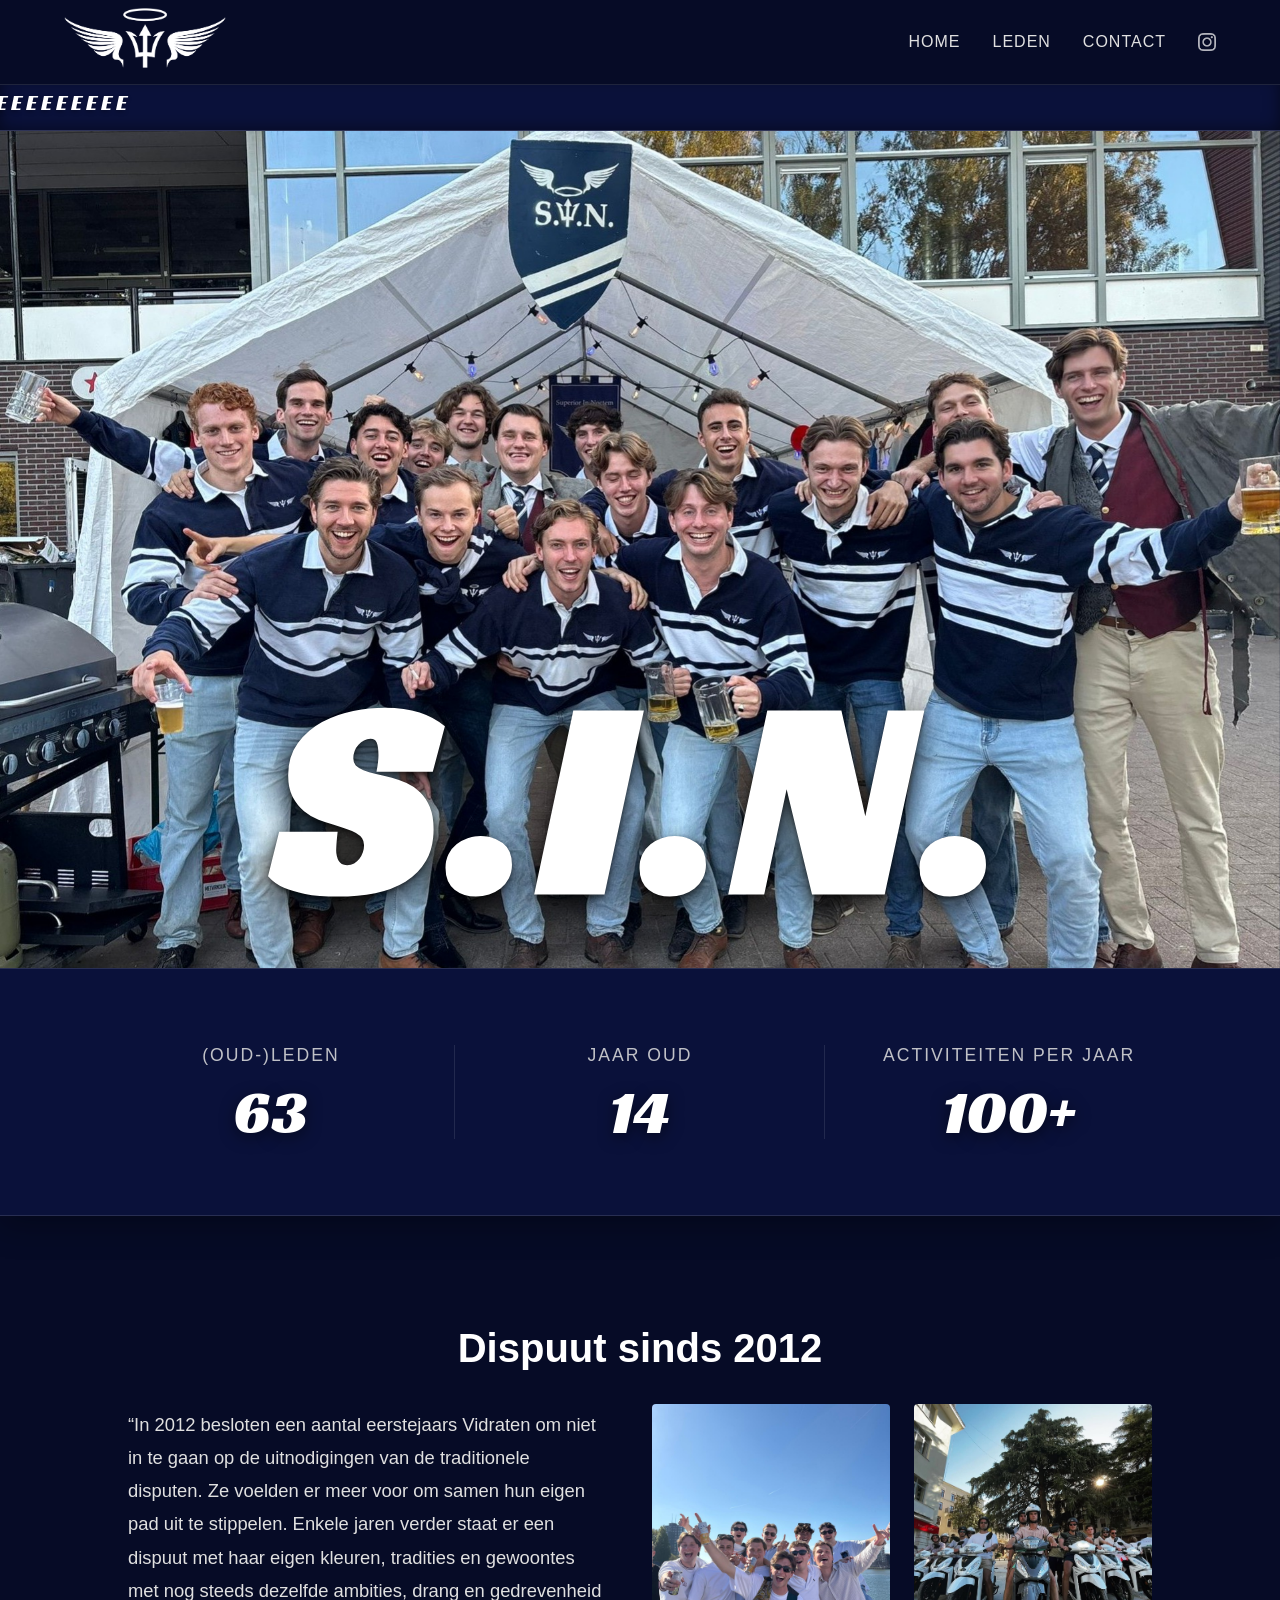
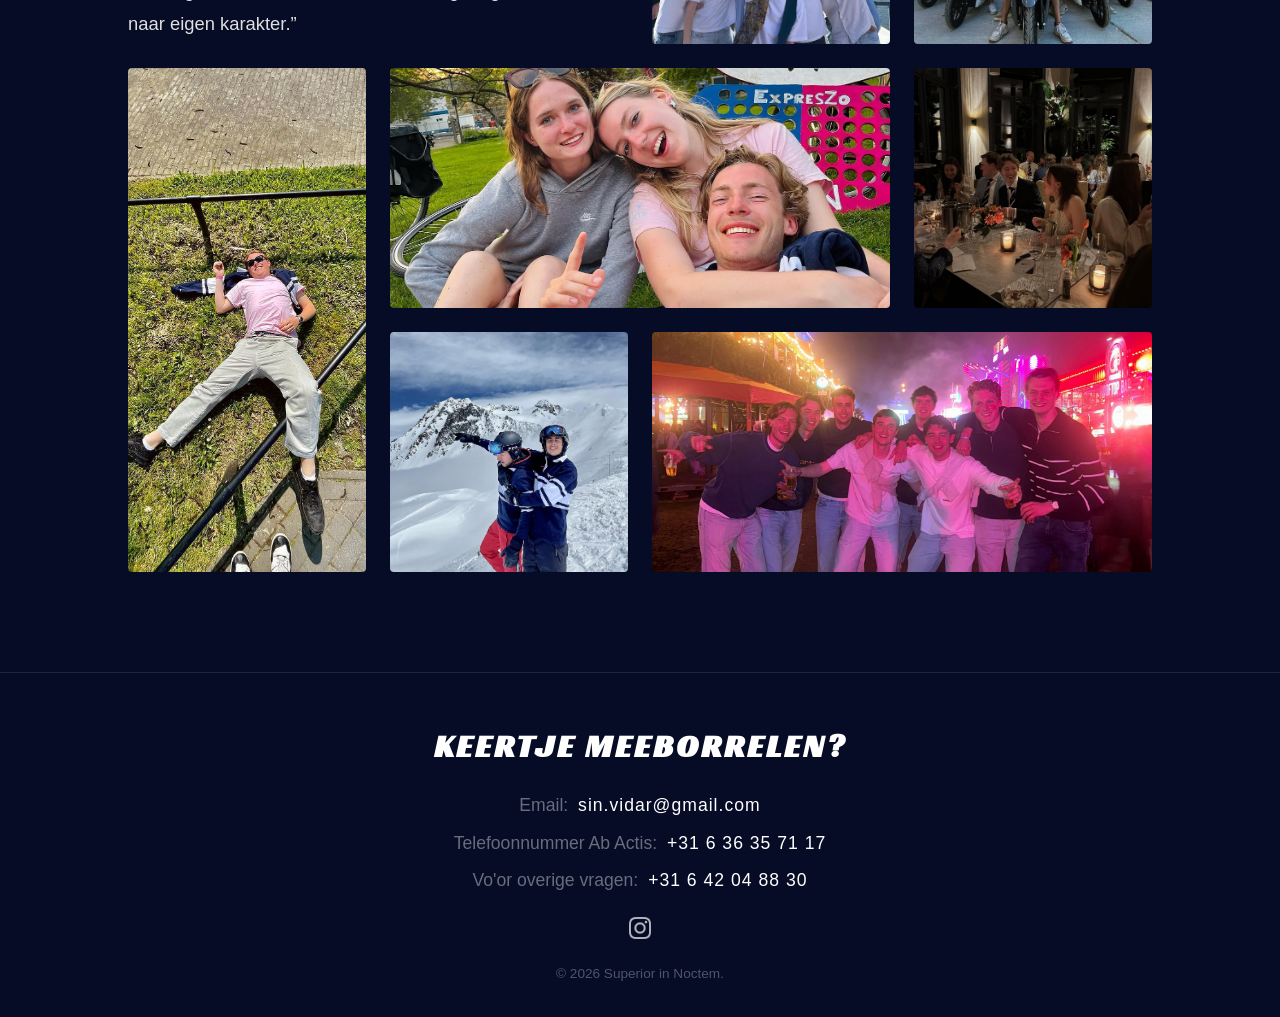
==== index.html @ 016905c0 "Add files via upload" ====
<!DOCTYPE html>
<html lang="nl">
<head>
    <meta charset="UTF-8">
    <meta name="viewport" content="width=device-width, initial-scale=1.0">
    <title>Superior in Noctem</title>

    <link rel="preconnect" href="https://fonts.googleapis.com">
    <link rel="preconnect" href="https://fonts.gstatic.com" crossorigin>
    <link href="https://fonts.googleapis.com/css2?family=Racing+Sans+One&display=swap" rel="stylesheet">

    <link rel="stylesheet" href="style.css">
</head>
<body>

    <nav class="navbar">
        <div class="logo">
            <img src="Wapen_S.I.N..png" alt="Logo Superior in Noctem" class="logo-img">
        </div>
        <ul class="nav-links">
            <li><a href="index.html#home">Home</a></li>
            <li><a href="leden.html">Leden</a></li>
            <li><a href="index.html#contact">Contact</a></li>
            <li>
                <a href="https://www.instagram.com/superiorinnoctem/" target="_blank" class="nav-insta-icon" aria-label="Instagram">
                    <img src="Instagram.png" alt="Instagram">
                </a>
            </li>
        </ul>
    </nav>

    <div class="lied-balk">
        <div id="lied-tekst" class="lied-container scrolling">WEEEEEEEEEEEEEEEEEEEEEEEEEEEEEEEEEEEEEEEEEEEEEEEEEEEEEEEEEEEE</div>
    </div>

    <header id="home" class="hero-image">
        <img src="Disputenronde.jpeg" alt="Singala" class="hero-img">
        <h1 class="hero-titel">S.I.N.</h1>
    </header>

<section class="stats-sectie">
        <div id="stats-grid-el" class="stats-grid">
            <!-- Tellers worden nu dynamisch ingeladen via het CMS -->
            <div class="stat-item">
                <h3 class="stat-titel">(Oud-)leden</h3>
                <div class="stat-nummer" data-doel="70" data-plus="false">0</div>
            </div>
            <div class="stat-item">
                <h3 class="stat-titel">Jaar oud</h3>
                <div class="stat-nummer" data-doel="14" data-plus="false">0</div>
            </div>
            <div class="stat-item">
                <h3 class="stat-titel">Activiteiten per jaar</h3>
                <div class="stat-nummer" data-doel="100" data-plus="true">0</div>
            </div>
        </div>
    </section>

    <section id="over" class="content-section">
        <h2 id="over-titel-el">Dispuut sinds 2012</h2>
        
        <div id="collage-grid-el" class="collage-grid">
            <div class="collage-item tekst-blok">
                <p id="over-tekst-el">“In 2012 besloten een aantal eerstejaars Vidraten om niet in te gaan op de uitnodigingen van de traditionele disputen. Ze voelden er meer voor om samen hun eigen pad uit te stippelen. Enkele jaren verder staat er een dispuut met haar eigen kleuren, tradities en gewoontes met nog steeds dezelfde ambities, drang en gedrevenheid naar eigen karakter.”</p>
            </div>

            <img src="Buitendag.jpeg" alt="Dispuutsleven S.I.N." class="collage-item img-normaal">
            <img src="sinvakantie.jpg" alt="Dispuutsleven S.I.N." class="collage-item img-normaal">
            <img src="Kas_gesneuveld.jpg" alt="Dispuutsleven S.I.N." class="collage-item img-hoog">
            <img src="Zopie_mdm.jpg" alt="Dispuutsleven S.I.N." class="collage-item img-breed">
            <img src="Datediner_26.jpg" alt="Dispuutsleven S.I.N." class="collage-item img-normaal">
            <img src="skivakantie.jpg" alt="Dispuutsleven S.I.N." class="collage-item img-normaal">
            <img src="Paaspop23.jpeg" alt="Dispuutsleven S.I.N." class="collage-item img-breed">
        </div>
    </section>

    <script>
        let liedCoupletTekst = "komen uit het zuiden bij het Tilburgse kanaal, de een ligt op het water en de ander zuipt zich kaal. Vrijgevochten, zelfgekozen wit en donkerblauw, trots en onverschrokken blijven wij de kleuren trouw.";

        // Haal de aanpassingen uit het CMS (data/home.json) op
        async function laadCMSData() {
            try {
                const response = await fetch('data/home.json');
                if (!response.ok) return;
                const data = await response.json();

                // 1. Tellers updaten
                if (data.stats && data.stats.length) {
                    const statsGrid = document.getElementById('stats-grid-el');
                    statsGrid.innerHTML = '';
                    data.stats.forEach(stat => {
                        statsGrid.innerHTML += `
                            <div class="stat-item">
                                <h3 class="stat-titel">${stat.titel}</h3>
                                <div class="stat-nummer" data-doel="${stat.doel}" data-plus="${stat.plus}">0</div>
                            </div>`;
                    });
                }

                // 2. Over Ons tekst & titel updaten
                if (data.over_titel) document.getElementById('over-titel-el').innerText = data.over_titel;
                
                if (data.over_tekst || data.collage) {
                    const collageGrid = document.getElementById('collage-grid-el');
                    const tekst = data.over_tekst || document.getElementById('over-tekst-el').innerText;
                    
                    collageGrid.innerHTML = `
                        <div class="collage-item tekst-blok">
                            <p>“${tekst}”</p>
                        </div>`;
                    
                    if (data.collage) {
                        data.collage.forEach(item => {
                            collageGrid.innerHTML += `<img src="${item.afbeelding}" alt="Dispuutsleven S.I.N." class="collage-item ${item.formaat}">`;
                        });
                    }
                }

                // 3. Lied tekst updaten
                if (data.lied_couplet) liedCoupletTekst = data.lied_couplet;

            } catch (e) {
                console.log("CMS data nog niet gevonden, standaard HTML laadt in.", e);
            } finally {
                startAlleTellers();
                speelLied();
            }
        }

        // De originele teller animatie
        function startAlleTellers() {
            const stats = document.querySelectorAll(".stat-nummer");
            if (!stats.length) return;

            stats.forEach((stat) => {
                const doel = parseInt(stat.getAttribute("data-doel"), 10);
                const heeftPlus = stat.getAttribute("data-plus") === "true";
                const totaleTijd = 2500;
                const intervalTijd = 30; 
                const aantalStappen = totaleTijd / intervalTijd;
                const stap = Math.max(1, Math.ceil(doel / aantalStappen));
                let huidig = 0;
                
                const timer = setInterval(() => {
                    huidig += stap;
                    if (huidig >= doel) {
                        clearInterval(timer);
                        stat.innerText = heeftPlus ? doel + "+" : doel;
                    } else {
                        stat.innerText = huidig;
                    }
                }, intervalTijd);
            });
        }

        // De originele lied animatie
        const tekstContainer = document.getElementById('lied-tekst');
        const wacht = (ms) => new Promise(resolve => setTimeout(resolve, ms));

        async function speelLied() {
            const woorden = liedCoupletTekst.split(" ");
            await wacht(5500); 
            tekstContainer.classList.remove('scrolling');
            
            for (let i = 0; i < woorden.length; i++) {
                let woord = woorden[i];
                tekstContainer.textContent = woord;
                let toonTijd = Math.max(250, woord.length * 60);
                if (woord.endsWith(',') || woord.endsWith('.')) toonTijd += 500; 
                await wacht(toonTijd);
            }
            await wacht(500);
            tekstContainer.textContent = "SUPERIOR IN NOCTEM";
        }

        // Start alles op
        if (document.readyState === "loading") {
            document.addEventListener("DOMContentLoaded", laadCMSData);
        } else {
            laadCMSData();
        }
    </script>

    <footer id="contact" class="footer">
        <h2>Keertje meeborrelen?</h2>
        
        <div class="contact-details">
            <p><span class="contact-label">Email:</span> <a href="mailto:sin.vidar@gmail.com" class="contact-link">sin.vidar@gmail.com</a></p>
            <p><span class="contact-label">Telefoonnummer Ab Actis:</span> <a href="tel:+31636357117" class="contact-link">+31 6 36 35 71 17</a></p>
            <p><span class="contact-label">Vo'or overige vragen:</span> <a href="tel:+31642048830" class="contact-link">+31 6 42 04 88 30</a></p>
        </div>
        
        <div class="insta-container">
            <a href="https://www.instagram.com/superiorinnoctem/" target="_blank" class="insta-link" aria-label="Volg ons op Instagram">
                <img src="Instagram.png" alt="Instagram">
            </a>
        </div>

        <p class="copyright">&copy; 2026 Superior in Noctem.</p>
    </footer>

</body>
</html>
---- style.css ----
/* --- KLEUREN EN INSTELLINGEN --- */
:root {
    --primary-color: #060b26; /* Het diepe donkerblauw uit het logo */
    --secondary-color: #0a113a; /* Een fractie lichter donkerblauw voor vlakken */
    --accent-color: #ffffff; /* Helder wit als accent */
    --text-light: #e0e0e0; /* Lichtgrijs voor beter leesbare tekst */
    --text-white: #ffffff;
}

/* --- BASIS OPMAAK --- */
* {
    margin: 0;
    padding: 0;
    box-sizing: border-box;
    font-family: 'Segoe UI', Tahoma, Geneva, Verdana, sans-serif;
    scroll-behavior: smooth;
}

body {
    background-color: var(--primary-color);
    color: var(--text-light);
    line-height: 1.6;
}

/* --- NAVIGATIE --- */
.navbar {
    display: flex;
    justify-content: space-between;
    align-items: center;
    background-color: var(--primary-color);
    padding: 0.5rem 5%;
    position: fixed;
    width: 100%;
    top: 0;
    z-index: 100;
    border-bottom: 1px solid rgba(255, 255, 255, 0.1); /* Subtiel wit lijntje */
}

/* Zorgt dat het logo mooi in de balk past */
.logo-img {
    height: 60px;
    width: auto;
    mix-blend-mode: screen; 
    filter: brightness(200%);
}

.nav-links {
    list-style: none;
    display: flex;
    gap: 2rem;
}

.nav-links a {
    color: var(--text-light);
    text-decoration: none;
    font-weight: 500;
    text-transform: uppercase;
    letter-spacing: 1px;
    transition: color 0.3s;
}

.nav-links a:hover {
    color: var(--accent-color);
}

/* --- INSTAGRAM ICOON IN NAV --- */
.nav-insta-icon {
    display: flex;
    align-items: center;
    height: 100%;
}

.nav-insta-icon img {
    height: 18px; /* Zorgt dat het icoon dezelfde hoogte heeft als je tekst */
    width: 18px; 
    
    /* Maakt een zwart icoon automatisch wit zodat het op je blauwe balk past */
    filter: brightness(0) invert(1); 
    
    opacity: 0.7;
    transition: transform 0.3s ease, opacity 0.3s ease;
}

.nav-insta-icon:hover img {
    transform: scale(1.1);
    opacity: 1;
}

.insta-link img {
    height: 22px; /* Pas dit getal aan: 20px is subtiel, 25px is wat opvallender */
    width: auto;
    filter: brightness(0) invert(1); /* Maakt het icoon wit */
    opacity: 0.7;
    transition: opacity 0.3s ease;
}
/* --- HERO SECTIE (Bovenste vlak) --- */
.hero {
    height: 100vh;
    display: flex;
    align-items: center;
    justify-content: center;
    text-align: center;
    padding-top: 60px; /* Ruimte voor de navbar */
    background: linear-gradient(rgba(11, 12, 16, 0.8), rgba(11, 12, 16, 0.8)), url('achtergrond.jpg') center/cover;
}

.hero h1 {
    font-size: 3.5rem;
    color: var(--accent-color);
    margin-bottom: 1rem;
}

.hero p {
    font-size: 1.2rem;
    margin-bottom: 2rem;
}

/* --- HERO SECTIE --- */
.hero-image {
    position: relative; /* CRUCIAAL: Dit houdt de zwevende tekst binnen de foto */
    width: 100%;
    height: auto;
    padding-top: 0px; 
    overflow: hidden;
}

.hero-img {
    width: 100%;
    display: block;
    image-rendering: high-quality;
    image-rendering: -webkit-optimize-contrast;
    -webkit-backface-visibility: hidden;
    backface-visibility: hidden;
    transform: translateZ(0);
}

/* De styling voor de letters over de foto */
.hero-titel {
    position: absolute;
    top: 80%; /* Verlaagd van 50% naar 35% om hem hoger te zetten */
    left: 50%;
    transform: translate(-50%, -50%); 
    
    font-family: 'Racing Sans One', sans-serif;
    font-size: 17rem; 
    color: var(--accent-color);
    letter-spacing: 15px; 
    
    text-shadow: 0 10px 30px rgba(0, 0, 0, 0.8), 0 2px 5px rgba(0, 0, 0, 0.5); 
    
    z-index: 10;
    margin: 0;
}

.btn {
    padding: 10px 25px;
    background-color: var(--accent-color);
    color: var(--primary-color);
    text-decoration: none;
    font-weight: bold;
    border-radius: 5px;
    transition: transform 0.2s;
}

.btn:hover {
    transform: scale(1.05);
}

/* ==========================================================================
   SNEL-FEITEN / STATS BAR (Direct onder Hero)
   ========================================================================== */
.stats-sectie {
    background-color: var(--secondary-color);
    padding: 3.5rem 8%;
    border-top: 1px solid rgba(255, 255, 255, 0.12);
    border-bottom: 1px solid rgba(255, 255, 255, 0.12);
    box-shadow: 0 10px 30px rgba(0, 0, 0, 0.3);
    position: relative;
    z-index: 5;
}

.stats-grid {
    display: grid;
    grid-template-columns: repeat(3, 1fr); /* 3 gelijke kolommen naast elkaar */
    gap: 2rem;
    max-width: 1100px;
    margin: 0 auto;
    text-align: center;
}

.stat-item {
    padding: 1rem;
    position: relative;
}

/* Subtiel scheidingslijntje tussen de kolommen op desktop */
.stat-item:not(:last-child)::after {
    content: '';
    position: absolute;
    right: -1rem;
    top: 15%;
    height: 70%;
    width: 1px;
    background-color: rgba(255, 255, 255, 0.1);
}

.stat-titel {
    color: var(--text-light);
    font-size: 1.1rem;
    font-weight: 500;
    text-transform: uppercase;
    letter-spacing: 2px;
    margin-bottom: 0.8rem;
    opacity: 0.85;
}

.stat-nummer {
    font-family: 'Racing Sans One', sans-serif;
    font-size: 3.8rem;
    color: var(--accent-color);
    line-height: 1;
    text-shadow: 0 4px 15px rgba(0, 0, 0, 0.5);
}

/* --- DE LIED BALK (Direct onder de navigatie) --- */
.lied-balk {
    width: 100%;
    margin-top: 76px; /* Exacte hoogte van de navbar, sluit naadloos aan */
    height: 55px;
    background-color: var(--secondary-color); /* Donkerblauwe achtergrond is terug */
    color: var(--text-white);
    display: flex;
    align-items: center;
    justify-content: center;
    border-top: 1px solid rgba(255, 255, 255, 0.15);
    border-bottom: 1px solid rgba(255, 255, 255, 0.15);
    overflow: hidden;
    box-shadow: inset 0 0 15px rgba(0, 0, 0, 0.5); 
    z-index: 10;
}

.lied-container {
    font-family: 'Racing Sans One', sans-serif;
    font-size: 1.35rem; 
    color: var(--text-white);
    text-transform: uppercase;
    white-space: nowrap; 
    letter-spacing: 4px; 
    text-shadow: 0 2px 4px rgba(0, 0, 0, 0.3); /* Subtiele schaduw voor op de blauwe balk */
}

/* --- DE SCROLL ANIMATIE --- */
.scrolling {
    display: inline-block;
    /* 'forwards' zorgt dat hij stopt aan het einde en een seintje geeft aan JavaScript! */
    animation: scroll-weee 6s linear forwards; 
}

@keyframes scroll-weee {
    0% { transform: translateX(100vw); }
    /* -105% is exact het moment dat de allerlaatste 'E' links uit het scherm is verdwenen */
    100% { transform: translateX(-105%); } 
}

/* --- ALGEMENE SECTIES --- */
.content-section {
    padding: 100px 10%;
    text-align: center;
}

.content-section h2 {
    color: var(--accent-color);
    font-size: 2.5rem;
    margin-bottom: 1.5rem;
}

.dark-bg {
    background-color: var(--secondary-color);
}

/* --- OVER ONS SECTIE (Asymmetrische Mozaïek Collage) --- */
/* ==========================================================================
   OVER ONS SECTIE (PC / Desktop Collage - 4 Kolommen)
   ========================================================================== */
.collage-grid {
    display: grid;
    grid-template-columns: repeat(4, 1fr); /* 4 kolommen in de breedte op PC! */
    grid-auto-rows: 240px; 
    gap: 1.5rem; 
    max-width: 1200px;
    margin: 0 auto;
}

.collage-item {
    width: 100%;
    height: 100%;
    border-radius: 4px;
    transition: transform 0.4s ease, box-shadow 0.4s ease;
}

.tekst-blok {
    grid-column: span 2; 
    display: flex;
    align-items: center; 
    font-size: 1.15rem;
    color: var(--text-light);
    line-height: 1.8;
    text-align: left;
    padding-right: 1.5rem; 
}

.img-normaal { grid-column: span 1; object-fit: cover; }
.img-breed   { grid-column: span 2; object-fit: cover; }
.img-hoog    { grid-row: span 2;    object-fit: cover; }

.collage-grid img:hover {
    transform: scale(1.02);
    box-shadow: 0 10px 25px rgba(0, 0, 0, 0.5);
    z-index: 2;
}

/* --- INSTAGRAM FEED WIDGET --- */
.insta-container {
    margin-top: 2rem;
    width: 100%;
    max-width: 1000px;
    margin-left: auto;
    margin-right: auto;
}

/* --- COMPACTE EN CHIQUE FOOTER --- */
.footer {
    padding: 3rem 10% 2rem 10%; /* Boven- en onderkant flink verkleind (was vaak 5rem of 6rem) */
    background-color: var(--primary-color);
    border-top: 1px solid rgba(255, 255, 255, 0.1);
    text-align: center;
}

/* De titel "Neem Contact Op" */
.footer h2 {
    font-family: 'Racing Sans One', sans-serif;
    color: var(--text-white);
    font-size: 2rem;
    margin-bottom: 1.2rem; /* Was veel groter (vaak 2.5rem of 3rem) */
    letter-spacing: 3px;
    text-transform: uppercase;
}

/* Container voor de contactgegevens */
.contact-details {
    margin-bottom: 1.2rem; /* Ademruimte naar het Instagram icoon verkleind */
}

/* Zorgt dat e-mail en telefoonnummers strakker onder elkaar staan */
.contact-details p {
    margin: 0.4rem 0; /* Van 0.8rem teruggebracht naar 0.4rem voor een strakkere lijst */
    font-size: 1.1rem; /* Ietsje subtieler om mooi te passen in de slankere footer */
}

/* De styling voor de tekst "Email:" en "Tel:" */
.contact-label {
    color: rgba(255, 255, 255, 0.4); 
    font-weight: 500;
    margin-right: 5px; 
}

/* De universele styling voor de links */
.contact-link, .contact-link:visited {
    color: var(--text-white); 
    text-decoration: none;
    letter-spacing: 1px;
    padding-bottom: 2px;
    border-bottom: 1px solid transparent;
    transition: all 0.3s ease;
    display: inline-block; 
}

.contact-link:hover {
    color: var(--accent-color); 
    border-bottom: 1px solid var(--accent-color); 
    transform: translateY(-2px); 
}

/* Container voor Instagram */
.insta-container {
    display: flex;
    justify-content: center;
    align-items: center;
    margin-top: 0.5rem; /* Ook hier de extra witruimte flink teruggesnoeid */
    margin-bottom: 1.5rem; /* Ruimte naar de copyright-regel compacter gemaakt */
    width: 100%;
}

.insta-link {
    display: flex;
    transition: transform 0.3s ease;
}

.insta-link img {
    height: 22px; 
    width: auto;
    filter: brightness(0) invert(1); 
    opacity: 0.7;
    transition: opacity 0.3s ease;
}

.insta-link:hover {
    transform: scale(1.1);
}

.insta-link:hover img {
    opacity: 1;
}

/* Copyright regel onderaan */
.copyright {
    font-size: 0.85rem;
    color: rgba(255, 255, 255, 0.3);
    margin: 0; /* Geen onnodige marges eromheen */
}

/* --- LEDEN FOTO STYLING --- */
.lid-foto {
    width: 200px;
    height: 200px;
    object-fit: cover;
    border-radius: 50%;
    margin: 0 auto 1rem auto;
    display: block;
    border: 2px solid var(--accent-color);
}

/* --- LEDEN GRID (Alles op één rij) --- */
.leden-grid {
    display: flex;
    justify-content: center; /* Centreert de leden altijd netjes, ook als het er maar 3 zijn */
    gap: 1.5rem; /* Ruimte tussen de kaartjes, iets kleiner zodat 5 makkelijk passen */
    max-width: 1200px; /* De container iets breder gemaakt om 5 leden de ruimte te geven */
    margin: 0 auto;
}

.lid-kaart {
    flex: 1; 
    max-width: 220px; 
    min-width: 170px; 
    
    /* DE VERANDERING: Achtergrond, randen en schaduw zijn weggehaald */
    background-color: transparent; 
    padding: 0.5rem; /* Padding kleiner gemaakt omdat het kader weg is */
    text-align: center;
    transition: transform 0.3s ease;
}

/* Een heel subtiel effectje: de foto en tekst liften iets op als je er met de muis over gaat */
.lid-kaart:hover {
    transform: translateY(-5px); 
}

.lid-kaart h3 {
    color: var(--text-white);
    font-size: 1.1rem; /* Ietsje kleiner om lange namen op 1 regel te houden */
    margin-bottom: 0.2rem;
}

.lid-kaart p {
    color: rgba(255, 255, 255, 0.5);
    font-size: 0.8rem;
    text-transform: uppercase;
    letter-spacing: 1px;
}

/* --- OUD-LEDEN VERENIGING --- */
.alumni-sectie {
    margin-top: 8rem; 
    padding: 5rem 8%;
    background-color: var(--secondary-color); 
    border-top: 1px solid rgba(255, 255, 255, 0.1);
    border-bottom: 1px solid rgba(255, 255, 255, 0.1);
    text-align: center;
}

.alumni-titel {
    font-family: 'Racing Sans One', sans-serif;
    color: var(--accent-color);
    font-size: 2.2rem;
    text-transform: uppercase;
    letter-spacing: 3px;
    margin-bottom: 1.5rem;
}

.alumni-tekst {
    max-width: 800px;
    margin: 0 auto 4rem auto;
    font-size: 1.1rem;
    color: var(--text-light);
    line-height: 1.8;
}

/* Container voor De Oprichters (los bovenaan) */
.alumni-oprichters {
    max-width: 700px; /* Iets breder dan een normale grid-foto voor extra focus */
    margin: 0 auto 4.5rem auto; /* Flinke ademruimte aan de onderkant */
    padding-bottom: 3.5rem;
    border-bottom: 1px solid rgba(255, 255, 255, 0.15); /* Chique scheidingslijn onder de oprichters */
}

/* Container voor De Oprichters (los bovenaan) */
.alumni-oprichters {
    max-width: 850px; /* Nog ietsje breder gemaakt, zodat de oprichters echt de ruimte krijgen */
    margin: 0 auto 4.5rem auto; 
    padding-bottom: 3.5rem;
    border-bottom: 1px solid rgba(255, 255, 255, 0.15); 
}

/* Zorgt dat de oprichtersfoto in zijn hele lengte én hoogte getoond wordt */
.oprichters-foto {
    width: 100%;
    height: auto !important; /* Pas de hoogte automatisch aan de foto aan */
    max-height: 500px; /* Zorgt dat hij wel lekker groot wordt, maar niet heel je scherm overneemt */
    object-fit: contain; /* CRUCIAAL: Zorgt dat 100% van de foto zichtbaar blijft en niets wordt wegesneden */
}

/* Het grid voor de 9 overige lichtingen */
.alumni-grid {
    display: grid;
    grid-template-columns: repeat(2, 1fr); 
    gap: 4.5rem 3.5rem; /* Nog een klein beetje extra ademruimte tussen de nu grotere foto's */
    max-width: 1200px; /* Raster iets verbreed voor grotere foto's */
    margin: 0 auto;
}

/* De groepsfoto per lichting - Nu zonder box/rand */
/* De foto's nu volledig 'vrij' op de pagina */
.alumni-foto, .oprichters-foto {
    width: 100%;
    height: auto; 
    max-height: 400px; 
    object-fit: contain; 
    
    /* Alles wat de 'box' vormde is nu verwijderd */
    background-color: transparent !important; 
    border: none !important; 
    box-shadow: none !important; 
    border-radius: 0 !important; 
    
    margin-bottom: 1rem;
    display: block; /* Zorgt dat de foto mooi gecentreerd blijft staan */
}

/* Voor de oprichtersfoto (die mag iets groter blijven) */
.oprichters-foto {
    max-height: 500px;
}

.alumni-lichting h3 {
    color: var(--text-white);
    font-size: 1.25rem;
    margin-bottom: 0.5rem;
}

/* De namen van de reünisten onder de foto */
.alumni-namen {
    color: var(--text-light);
    font-size: 0.95rem;
    line-height: 1.5;
    opacity: 0.6; /* Ietsje lichter dan de aanwezige leden */
    font-style: italic; /* Schuingedrukt voor duidelijk onderscheid */
    opacity: 0.8;
    padding: 0 10px;
}

/* De 'Sluit je aan' Knop */
.alumni-btn {
    padding: 12px 30px;
    background-color: transparent;
    color: var(--text-white);
    text-decoration: none;
    font-weight: 600;
    text-transform: uppercase;
    letter-spacing: 2px;
    font-size: 0.9rem;
    border: 2px solid var(--text-white);
    border-radius: 4px;
    transition: all 0.3s ease;
    display: inline-block;
}

.alumni-btn:hover {
    background-color: var(--text-white);
    color: var(--primary-color);
    transform: translateY(-3px);
    box-shadow: 0 5px 15px rgba(0, 0, 0, 0.3);
}
/* ==========================================================================
   MOBIELSCHERMEN & TABLETS VERTICAAL (max-width: 768px) - VOLLEDIGE FIX
   ========================================================================== */
@media (max-width: 768px) {

    /* --- 1. ALGEMENE LAY-OUT & TYPOGRAFIE --- */
    body {
        font-size: 15px; 
    }

    .content-section {
        padding: 4rem 6%; 
    }

    h2 {
        font-size: 1.8rem !important; 
        letter-spacing: 2px;
        margin-bottom: 2rem;
    }


    /* --- 2. NAVIGATIEBALK --- */
    .navbar {
        padding: 0.8rem 5%;
        height: 65px; 
        flex-direction: row; 
        justify-content: space-between;
    }

    .logo-img {
        height: 40px; 
    }

    .nav-links {
        gap: 1.2rem; 
    }

    .nav-links a {
        font-size: 0.95rem;
        letter-spacing: 1px;
    }

    .nav-insta-icon img {
        height: 16px;
        width: 16px;
    }


/* 3. DE HERO FOTO & TITEL OP MOBIEL */
    .hero-image {
        position: relative !important;
        margin-top: 0 !important;
        padding-top: 0 !important;
        /* We maken het vak qua hoogte compacter, zodat een brede foto veel beter past! */
        height: auto !important; 
        max-height: 400px !important; 
        min-height: 250px !important;
        width: 100% !important;
        overflow: hidden !important;
        display: flex !important;
        align-items: center !important;
        justify-content: center !important;
        background-color: var(--primary-color) !important; /* Voorkomt witte randen */
    }

    /* Zorgt dat de foto niet meer aan de zijkanten wordt wegesneden, maar over de volle breedte schaalt */
    .hero-img {
        width: 100% !important;
        height: auto !important;
        max-height: 400px !important;
        object-fit: contain !important; /* CRUCIAAL: Laat de HELE breedte van de foto zien! */
    }

    .hero-titel {
        position: absolute !important;
        top: 80 !important;
        left: 50% !important;
        transform: translate(-50%, -50%) !important;
        font-size: 5.5rem !important; /* Teruggebracht van 11rem naar 3.8rem! */
        letter-spacing: 8px !important; /* Iets minder tussenruimte zodat het past op een smal scherm */
        width: 100% !important;
        text-align: center !important;
    }
    
/* Lied balk sluit op mobiel aan op de iets slankere mobiele navbar */
    .lied-balk { 
        margin-top: 65px !important; /* Mobiele navbar is 65px hoog */
        height: 45px !important;
        position: relative !important;
        bottom: auto !important;
        background-color: var(--secondary-color) !important;
    }
    
    .lied-container { 
        font-size: 1.05rem !important; 
        letter-spacing: 1px !important; 
        text-shadow: none !important;
    }


    /* --- 3.5 SNEL-FEITEN OP MOBIEL (3 NAAST ELKAAR) --- */
    .stats-sectie {
        padding: 2rem 2% !important; /* Wat minder randruimte om het scherm maximaal te benutten */
    }

    .stats-grid {
        display: grid !important;
        grid-template-columns: repeat(3, 1fr) !important; /* Dwingt 3 gelijke kolommen naast elkaar af! */
        gap: 0.5rem !important; /* Compacte tussenruimte */
    }

    .stat-item {
        padding: 0.5rem !important;
        border-bottom: none !important; /* Haalt eventuele horizontale lijntjes van eerder weg */
    }

    /* Subtiel verticaal scheidingslijntje tussen de 3 feiten op mobiel */
    .stat-item:not(:last-child)::after {
        content: '' !important;
        display: block !important;
        position: absolute !important;
        right: 0 !important;
        top: 20% !important;
        height: 60% !important;
        width: 1px !important;
        background-color: rgba(255, 255, 255, 0.15) !important;
    }

    /* De titels (zoals 'Activiteiten per jaar') maken we subtiel genoeg zodat ze netjes passen */
    .stat-titel {
        font-size: 0.72rem !important; 
        letter-spacing: 0.5px !important;
        line-height: 1.3 !important;
        margin-bottom: 0.4rem !important;
        min-height: 28px !important; /* Zorgt dat alle titels op exact dezelfde hoogte uitlijnen */
        display: flex !important;
        align-items: center !important;
        justify-content: center !important;
    }

    /* De grote getallen (70, 14, 100+) */
    .stat-nummer {
        font-size: 2rem !important; /* Compactere en chiquere cijfers voor op de telefoon */
    }


    /* --- 4. ACTIEVE LEDENPAGINA (LICHTINGEN) --- */
    /* FIX: Zorgt dat de actieve leden netjes gecentreerd onder elkaar worden gestapeld */
    .leden-grid {
        display: flex !important;
        flex-direction: column !important; 
        align-items: center !important; 
        gap: 1.5rem !important; 
        width: 100%;
    }

    .lid-kaart {
        width: 100% !important;
        max-width: 280px !important; /* Ideale breedte voor een verticaal scherm */
    }




/* --- 5. OVER ONS: SPEELS BENTO GRID ON MOBIEL (Portrait) --- */
.collage-grid {
        display: grid !important;
        grid-template-columns: repeat(2, 1fr) !important; /* Op mobiel 2 kolommen */
        grid-auto-rows: auto !important;
        grid-auto-flow: dense !important; /* De puzzel-fix voor lege gaten */
        gap: 1rem !important;
    }

    .tekst-blok {
        grid-column: span 2 !important;
        padding-right: 0 !important;
        margin-bottom: 0.5rem !important;
        font-size: 1.05rem !important;
        line-height: 1.7 !important;
    }

    .img-normaal {
        grid-column: span 1 !important;
        grid-row: span 1 !important;
        height: 160px !important;
        object-fit: cover !important;
    }

    .img-breed {
        grid-column: span 2 !important;
        grid-row: span 1 !important;
        height: 200px !important;
        object-fit: cover !important;
    }

    .img-hoog {
        grid-column: span 1 !important;
        grid-row: span 2 !important;
        height: 335px !important;
        object-fit: cover !important;
    }


    /* --- 6. OUD-LEDEN VERENIGING & OPRICHTERS --- */
    .alumni-sectie {
        margin-top: 5rem;
        padding: 3.5rem 5%;
    }

    .alumni-titel {
        font-size: 1.7rem;
    }

    .alumni-tekst {
        font-size: 1rem;
        margin-bottom: 3rem;
    }

    .alumni-oprichters {
        margin-bottom: 3rem;
        padding-bottom: 2.5rem;
    }

    .oprichters-foto {
        max-height: 260px !important; 
    }

    .alumni-grid {
        grid-template-columns: 1fr; 
        gap: 3rem;
    }

    .alumni-foto {
        height: auto; 
        max-height: 280px; 
        margin-bottom: 0.8rem;
    }

    .alumni-lichting h3 {
        font-size: 1.15rem;
    }

    .alumni-namen, 
    .alumni-missend {
        font-size: 0.88rem;
        padding: 0 5px;
    }


    /* --- 7. COMPACTE FOOTER --- */
    .footer {
        padding: 2.5rem 5% 1.5rem 5%;
    }

    .footer h2 {
        font-size: 1.5rem !important;
        margin-bottom: 1rem;
    }

    .contact-details {
        margin-bottom: 1rem;
    }

    .contact-details p {
        font-size: 0.95rem;
        margin: 0.35rem 0;
    }

    .insta-container {
        margin-top: 0.5rem;
        margin-bottom: 1.2rem;
    }

    .insta-link img {
        height: 20px;
    }

    .copyright {
        font-size: 0.75rem;
    }
}

/* ==========================================================================
   KLEINE TELEFOONS & IPHONE SE (max-width: 480px)
   ========================================================================== */
@media (max-width: 480px) {
    .navbar {
        padding: 0.6rem 3%;
    }
    .logo-img {
        height: 35px;
    }
    .nav-links {
        gap: 0.8rem;
    }
    .nav-links a {
        font-size: 0.85rem;
    }
    .lied-container {
        font-size: 1rem; 
    }
}
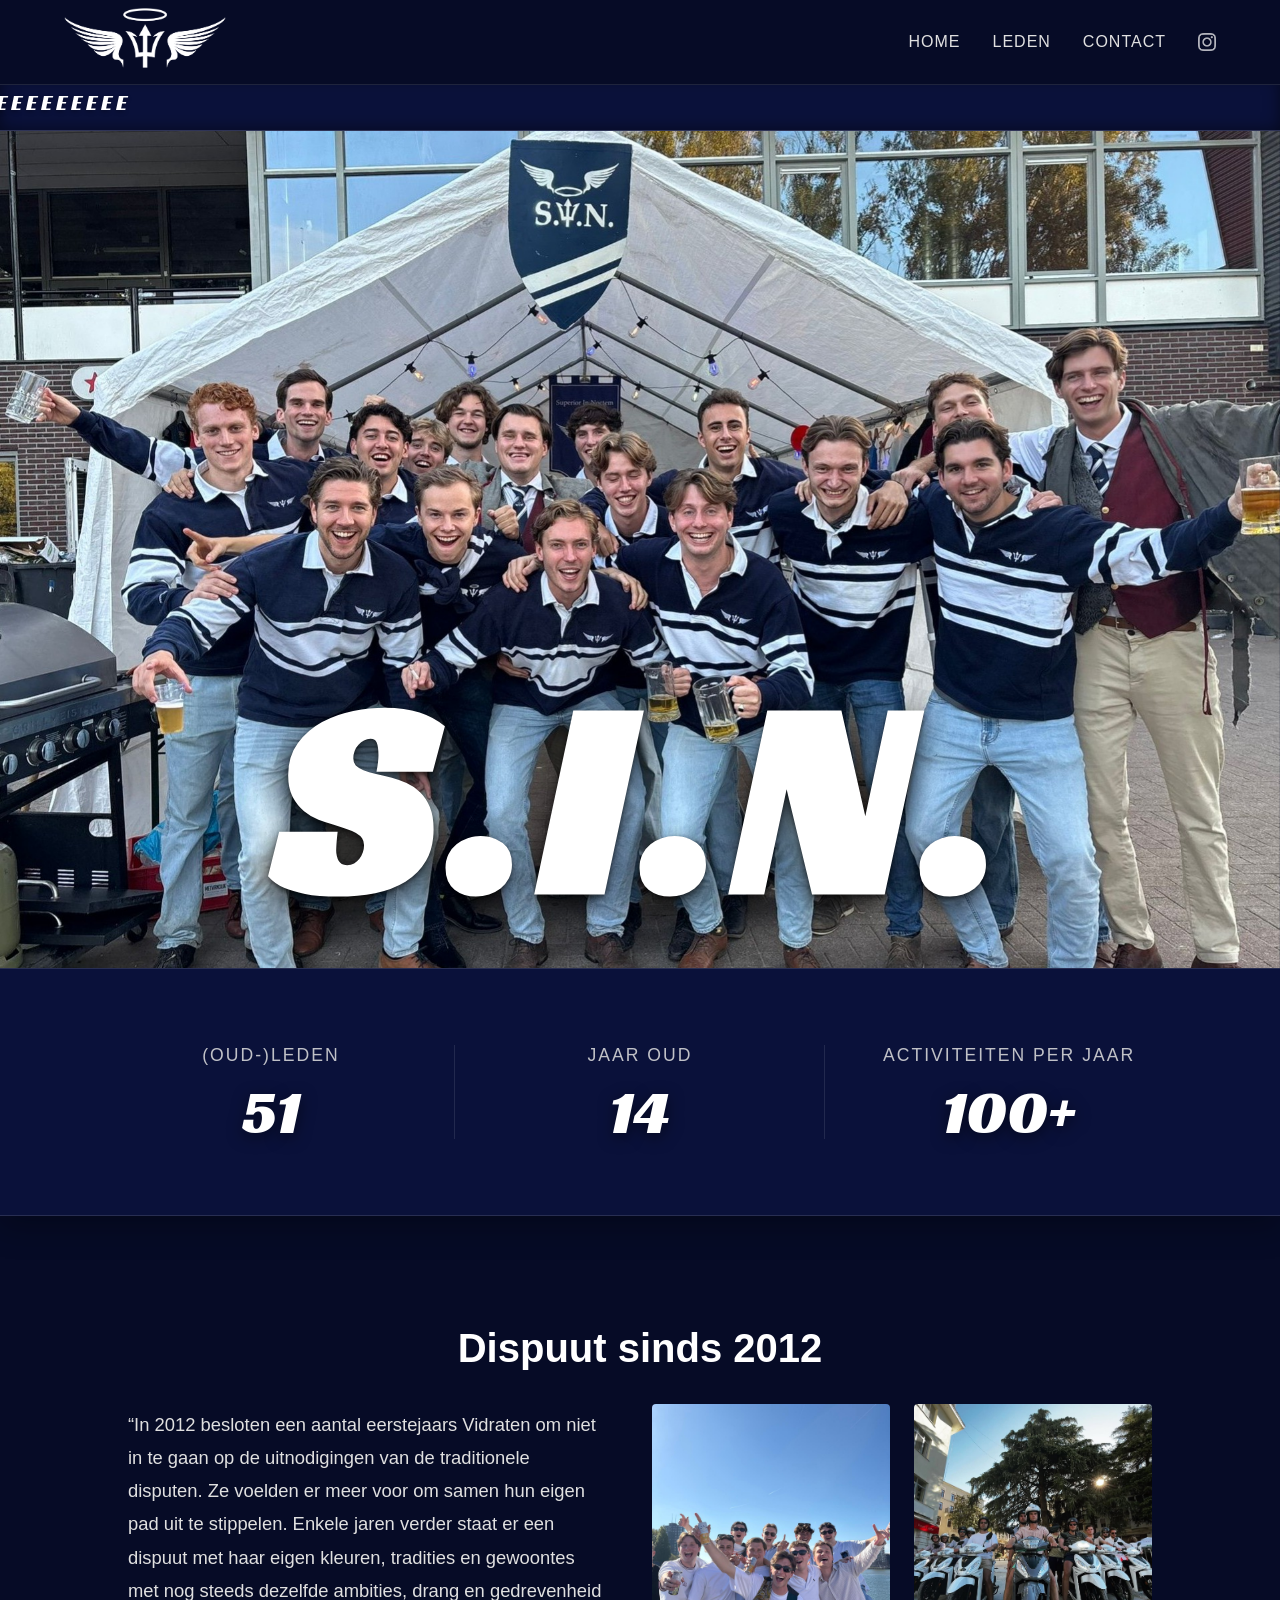
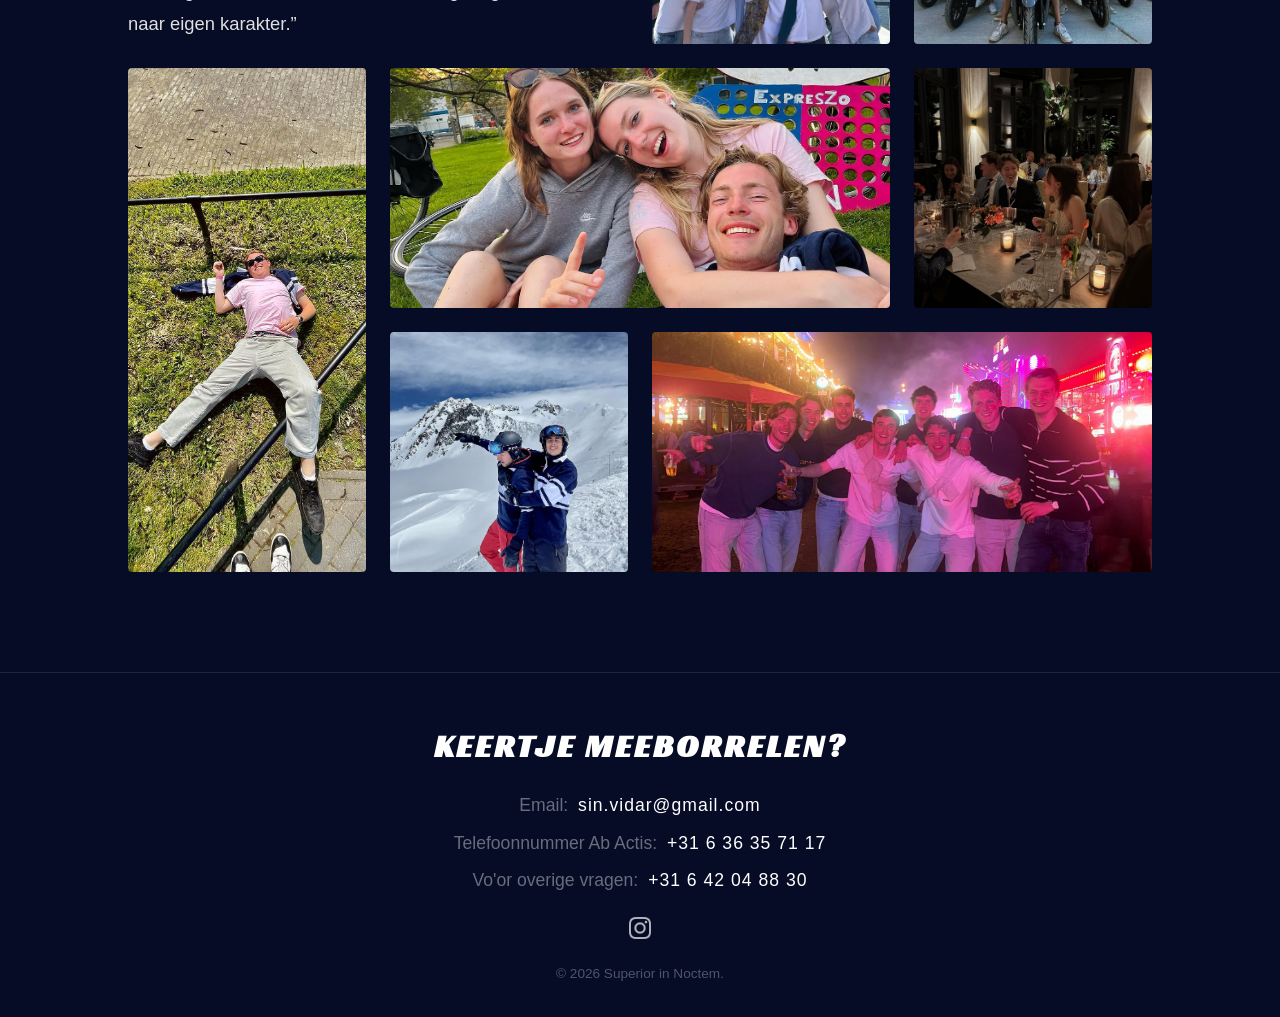
==== commit d759eaff: "fotos werken 1" ====
--- a/index.html
+++ b/index.html
@@ -15,7 +15,7 @@
 
     <nav class="navbar">
         <div class="logo">
-            <img src="Wapen_S.I.N..png" alt="Logo Superior in Noctem" class="logo-img">
+            <img src="/assets/overig/Wapen_S.I.N..png" alt="Logo S.I.N." class="logo-img">
         </div>
         <ul class="nav-links">
             <li><a href="index.html#home">Home</a></li>
@@ -23,7 +23,7 @@
             <li><a href="index.html#contact">Contact</a></li>
             <li>
                 <a href="https://www.instagram.com/superiorinnoctem/" target="_blank" class="nav-insta-icon" aria-label="Instagram">
-                    <img src="Instagram.png" alt="Instagram">
+                    <img src="/assets/overig/Instagram.png" alt="Instagram">
                 </a>
             </li>
         </ul>
@@ -34,7 +34,7 @@
     </div>
 
     <header id="home" class="hero-image">
-        <img src="Disputenronde.jpeg" alt="Singala" class="hero-img">
+        <img src="/assets/home/Disputenronde.jpeg" alt="Singala" class="hero-img">
         <h1 class="hero-titel">S.I.N.</h1>
     </header>
 
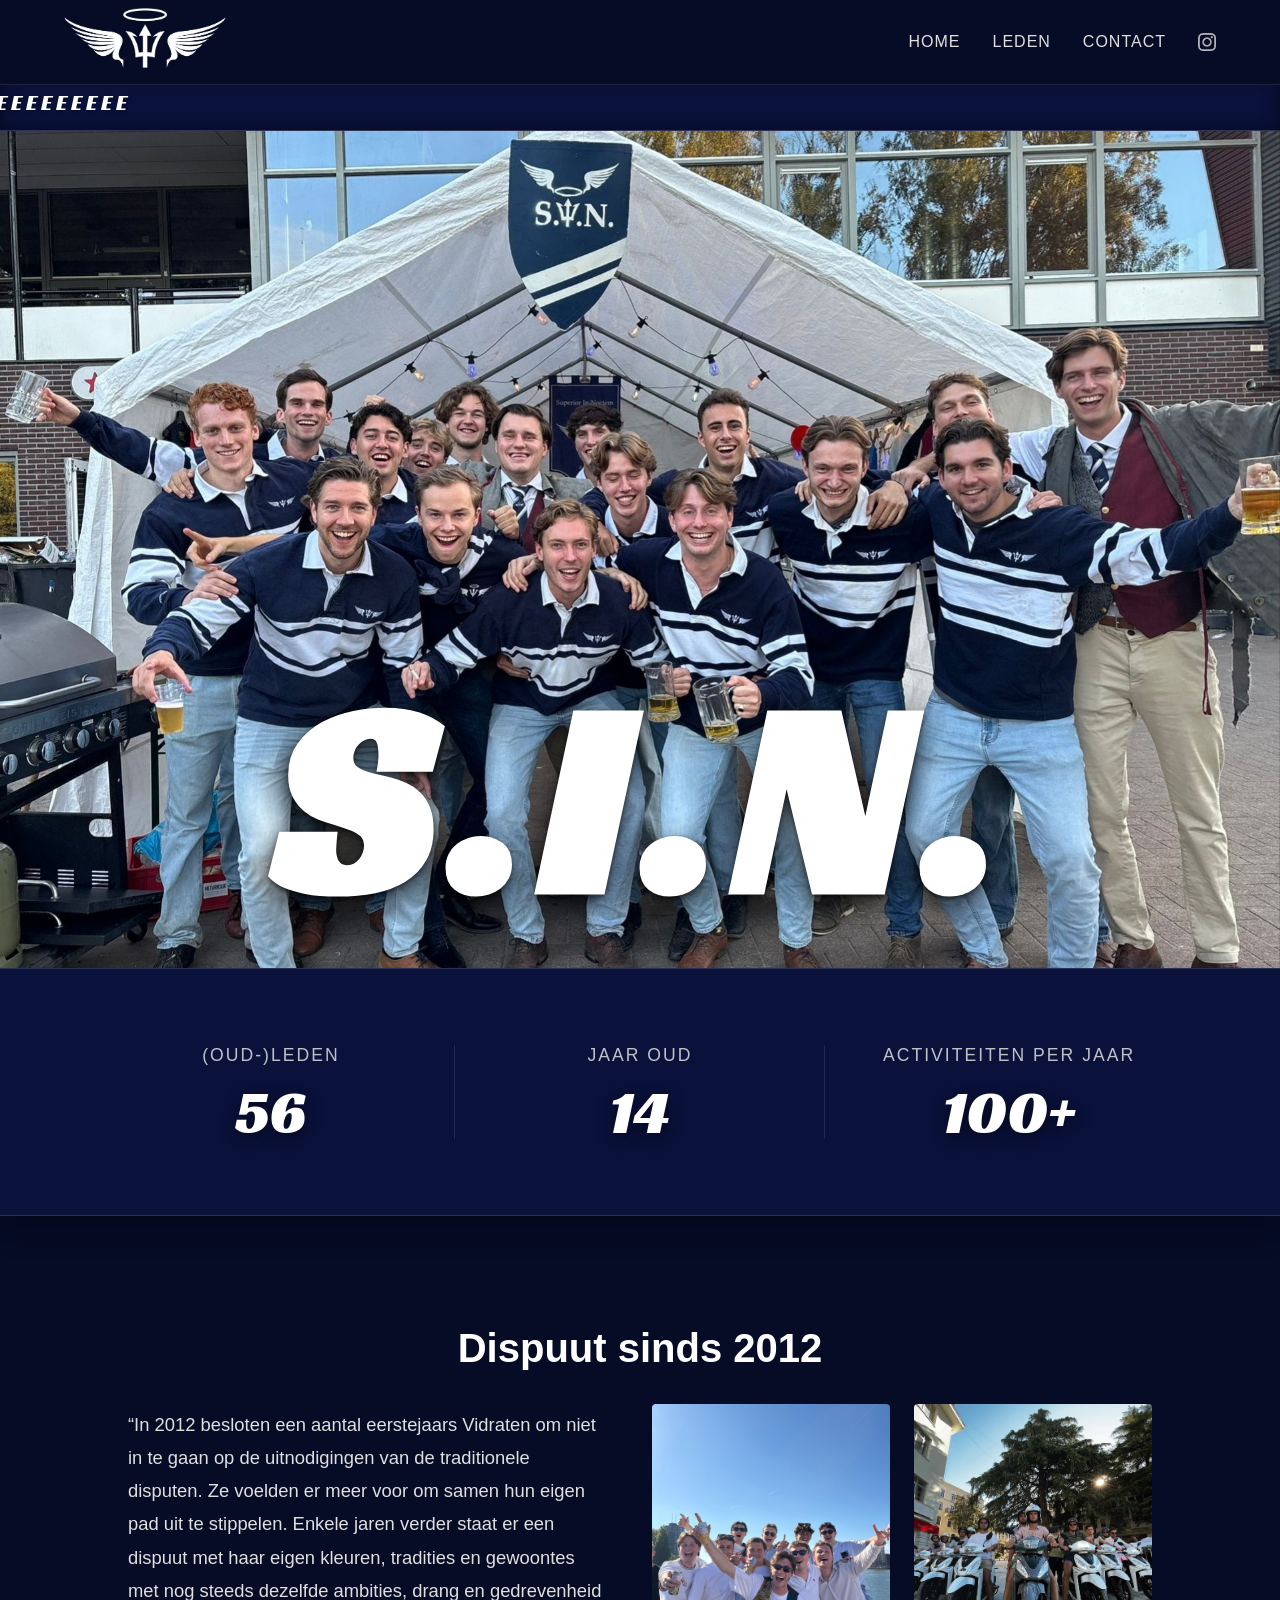
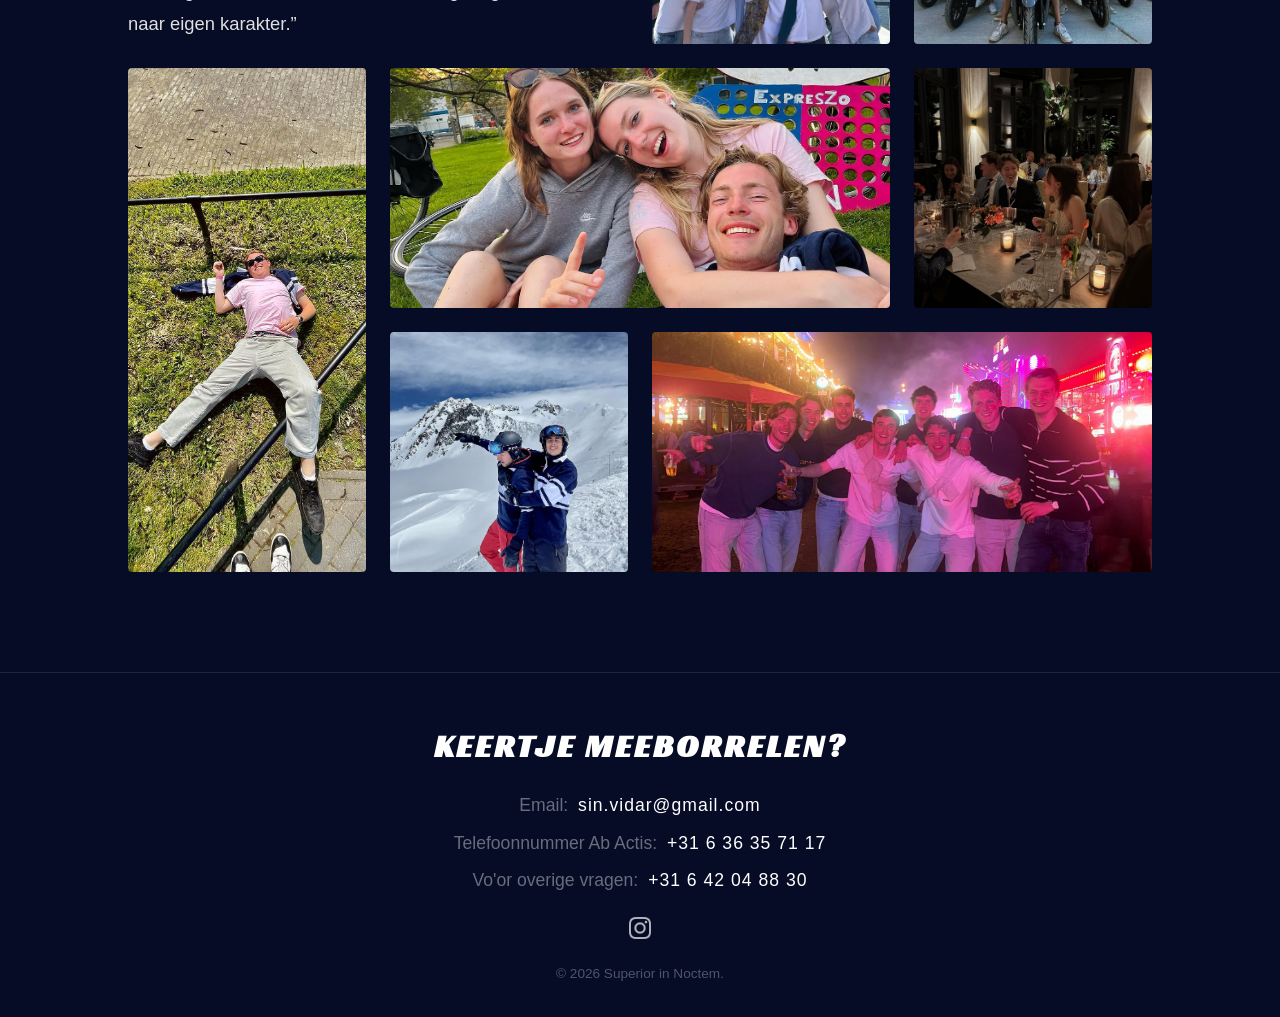
==== commit 7b344a68: "Fotos homepagina" ====
--- a/index.html
+++ b/index.html
@@ -64,13 +64,13 @@
                 <p id="over-tekst-el">“In 2012 besloten een aantal eerstejaars Vidraten om niet in te gaan op de uitnodigingen van de traditionele disputen. Ze voelden er meer voor om samen hun eigen pad uit te stippelen. Enkele jaren verder staat er een dispuut met haar eigen kleuren, tradities en gewoontes met nog steeds dezelfde ambities, drang en gedrevenheid naar eigen karakter.”</p>
             </div>
 
-            <img src="Buitendag.jpeg" alt="Dispuutsleven S.I.N." class="collage-item img-normaal">
-            <img src="sinvakantie.jpg" alt="Dispuutsleven S.I.N." class="collage-item img-normaal">
-            <img src="Kas_gesneuveld.jpg" alt="Dispuutsleven S.I.N." class="collage-item img-hoog">
-            <img src="Zopie_mdm.jpg" alt="Dispuutsleven S.I.N." class="collage-item img-breed">
-            <img src="Datediner_26.jpg" alt="Dispuutsleven S.I.N." class="collage-item img-normaal">
-            <img src="skivakantie.jpg" alt="Dispuutsleven S.I.N." class="collage-item img-normaal">
-            <img src="Paaspop23.jpeg" alt="Dispuutsleven S.I.N." class="collage-item img-breed">
+            <img src="/assets/home/Buitendag.jpeg" alt="Dispuutsleven S.I.N." class="collage-item img-normaal">
+            <img src="/assets/home/sinvakantie.jpg" alt="Dispuutsleven S.I.N." class="collage-item img-normaal">
+            <img src="/assets/home/Kas_gesneuveld.jpg" alt="Dispuutsleven S.I.N." class="collage-item img-hoog">
+            <img src="/assets/home/Zopie_mdm.jpg" alt="Dispuutsleven S.I.N." class="collage-item img-breed">
+            <img src="/assets/home/Datediner_26.jpg" alt="Dispuutsleven S.I.N." class="collage-item img-normaal">
+            <img src="/assets/home/skivakantie.jpg" alt="Dispuutsleven S.I.N." class="collage-item img-normaal">
+            <img src="/assets/home/Paaspop23.jpeg" alt="Dispuutsleven S.I.N." class="collage-item img-breed">
         </div>
     </section>
 
@@ -192,7 +192,7 @@
         
         <div class="insta-container">
             <a href="https://www.instagram.com/superiorinnoctem/" target="_blank" class="insta-link" aria-label="Volg ons op Instagram">
-                <img src="Instagram.png" alt="Instagram">
+                <img src="/assets/overig/Instagram.png" alt="Instagram">
             </a>
         </div>
 
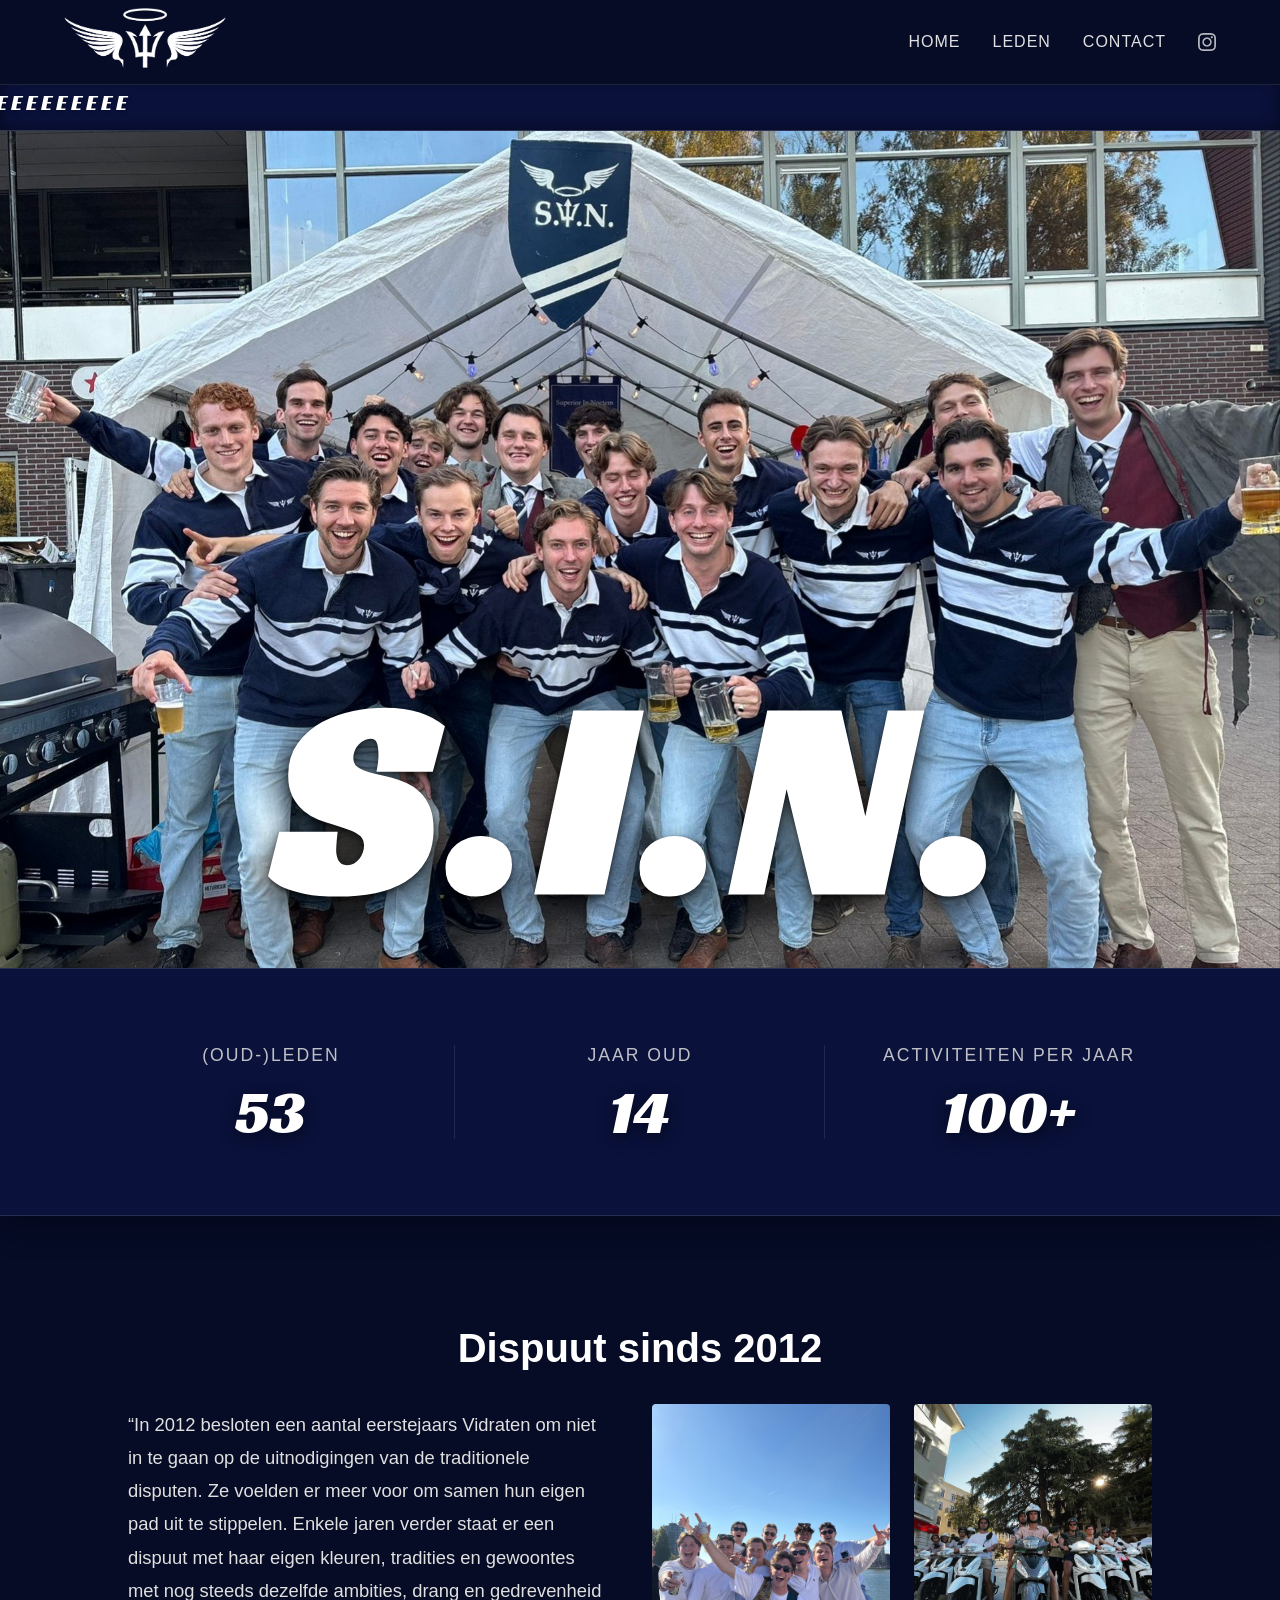
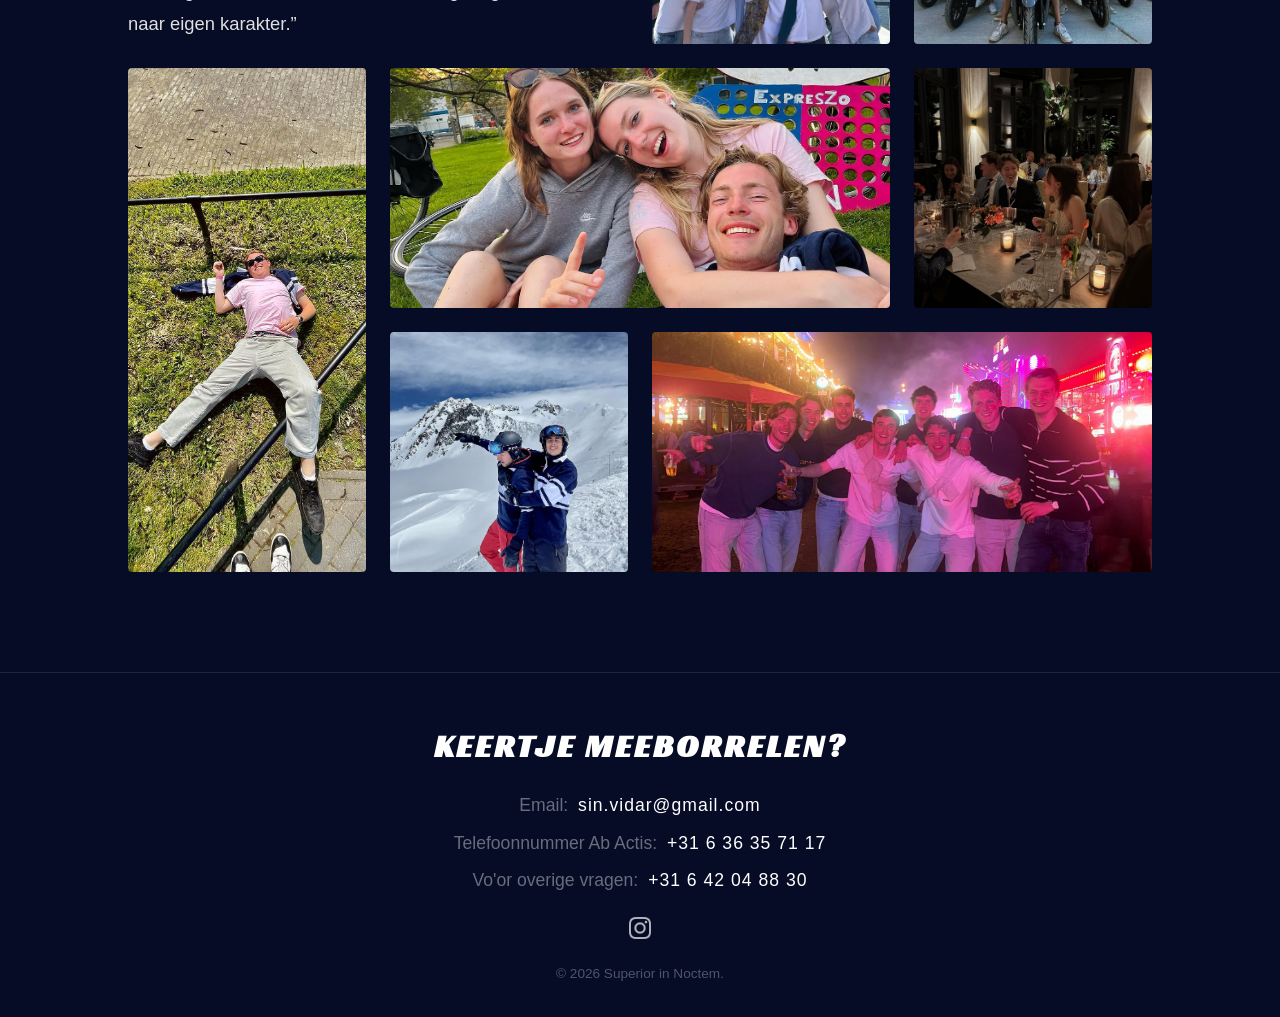
==== commit 79e24ac4: "Update index.html" ====
--- a/index.html
+++ b/index.html
@@ -200,4 +200,4 @@
     </footer>
 
 </body>
-</html>+</html>
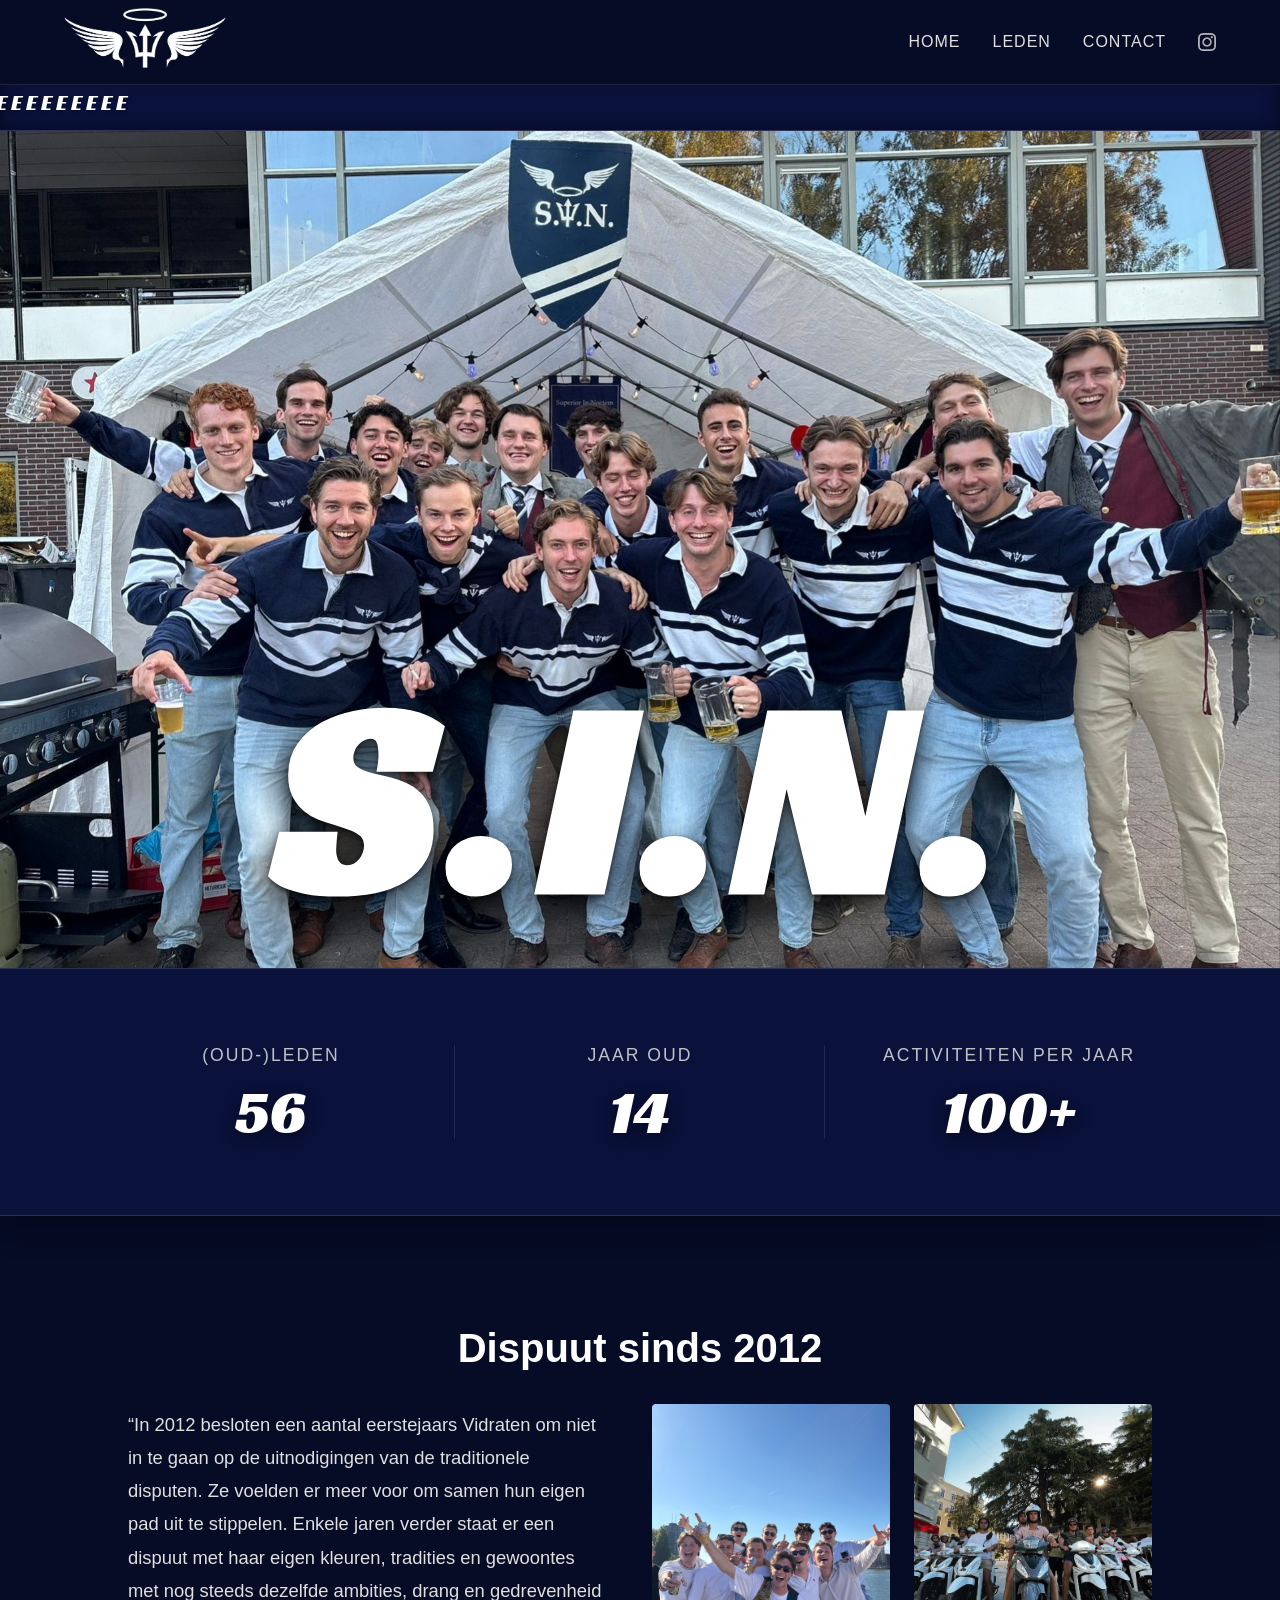
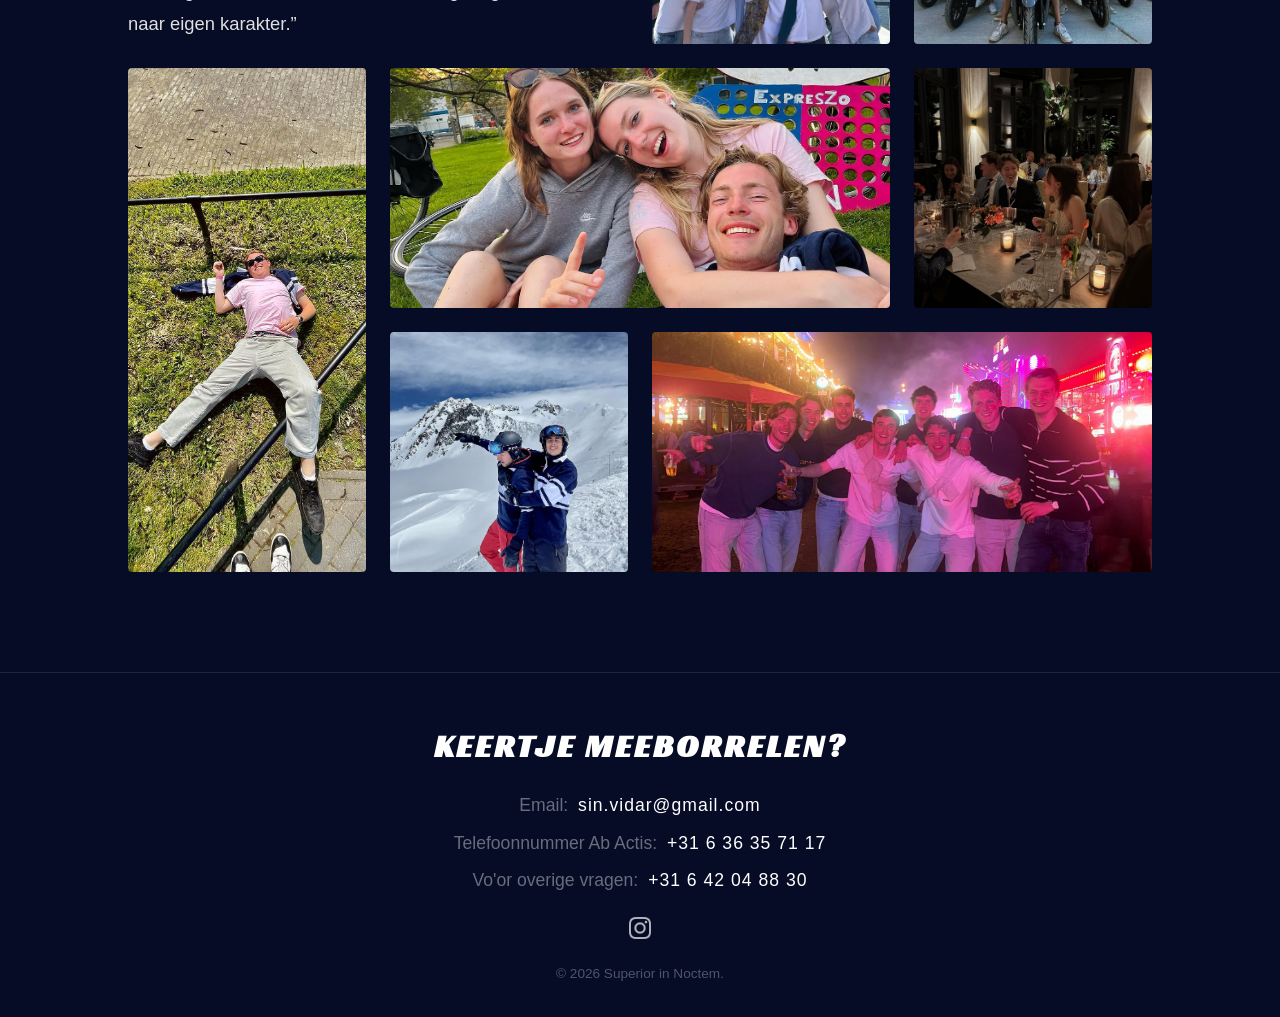
==== commit 0c71c380: "oude site hopelijk" ====
--- a/index.html
+++ b/index.html
@@ -15,7 +15,7 @@
 
     <nav class="navbar">
         <div class="logo">
-            <img src="/assets/overig/Wapen_S.I.N..png" alt="Logo S.I.N." class="logo-img">
+            <img src="Wapen_S.I.N..png" alt="Logo Superior in Noctem" class="logo-img">
         </div>
         <ul class="nav-links">
             <li><a href="index.html#home">Home</a></li>
@@ -23,7 +23,7 @@
             <li><a href="index.html#contact">Contact</a></li>
             <li>
                 <a href="https://www.instagram.com/superiorinnoctem/" target="_blank" class="nav-insta-icon" aria-label="Instagram">
-                    <img src="/assets/overig/Instagram.png" alt="Instagram">
+                    <img src="Instagram.png" alt="Instagram">
                 </a>
             </li>
         </ul>
@@ -34,7 +34,7 @@
     </div>
 
     <header id="home" class="hero-image">
-        <img src="/assets/home/Disputenronde.jpeg" alt="Singala" class="hero-img">
+        <img src="Disputenronde.jpeg" alt="Singala" class="hero-img">
         <h1 class="hero-titel">S.I.N.</h1>
     </header>
 
@@ -64,13 +64,13 @@
                 <p id="over-tekst-el">“In 2012 besloten een aantal eerstejaars Vidraten om niet in te gaan op de uitnodigingen van de traditionele disputen. Ze voelden er meer voor om samen hun eigen pad uit te stippelen. Enkele jaren verder staat er een dispuut met haar eigen kleuren, tradities en gewoontes met nog steeds dezelfde ambities, drang en gedrevenheid naar eigen karakter.”</p>
             </div>
 
-            <img src="/assets/home/Buitendag.jpeg" alt="Dispuutsleven S.I.N." class="collage-item img-normaal">
-            <img src="/assets/home/sinvakantie.jpg" alt="Dispuutsleven S.I.N." class="collage-item img-normaal">
-            <img src="/assets/home/Kas_gesneuveld.jpg" alt="Dispuutsleven S.I.N." class="collage-item img-hoog">
-            <img src="/assets/home/Zopie_mdm.jpg" alt="Dispuutsleven S.I.N." class="collage-item img-breed">
-            <img src="/assets/home/Datediner_26.jpg" alt="Dispuutsleven S.I.N." class="collage-item img-normaal">
-            <img src="/assets/home/skivakantie.jpg" alt="Dispuutsleven S.I.N." class="collage-item img-normaal">
-            <img src="/assets/home/Paaspop23.jpeg" alt="Dispuutsleven S.I.N." class="collage-item img-breed">
+            <img src="Buitendag.jpeg" alt="Dispuutsleven S.I.N." class="collage-item img-normaal">
+            <img src="sinvakantie.jpg" alt="Dispuutsleven S.I.N." class="collage-item img-normaal">
+            <img src="Kas_gesneuveld.jpg" alt="Dispuutsleven S.I.N." class="collage-item img-hoog">
+            <img src="Zopie_mdm.jpg" alt="Dispuutsleven S.I.N." class="collage-item img-breed">
+            <img src="Datediner_26.jpg" alt="Dispuutsleven S.I.N." class="collage-item img-normaal">
+            <img src="skivakantie.jpg" alt="Dispuutsleven S.I.N." class="collage-item img-normaal">
+            <img src="Paaspop23.jpeg" alt="Dispuutsleven S.I.N." class="collage-item img-breed">
         </div>
     </section>
 
@@ -192,7 +192,7 @@
         
         <div class="insta-container">
             <a href="https://www.instagram.com/superiorinnoctem/" target="_blank" class="insta-link" aria-label="Volg ons op Instagram">
-                <img src="/assets/overig/Instagram.png" alt="Instagram">
+                <img src="Instagram.png" alt="Instagram">
             </a>
         </div>
 
@@ -200,4 +200,4 @@
     </footer>
 
 </body>
-</html>
+</html>
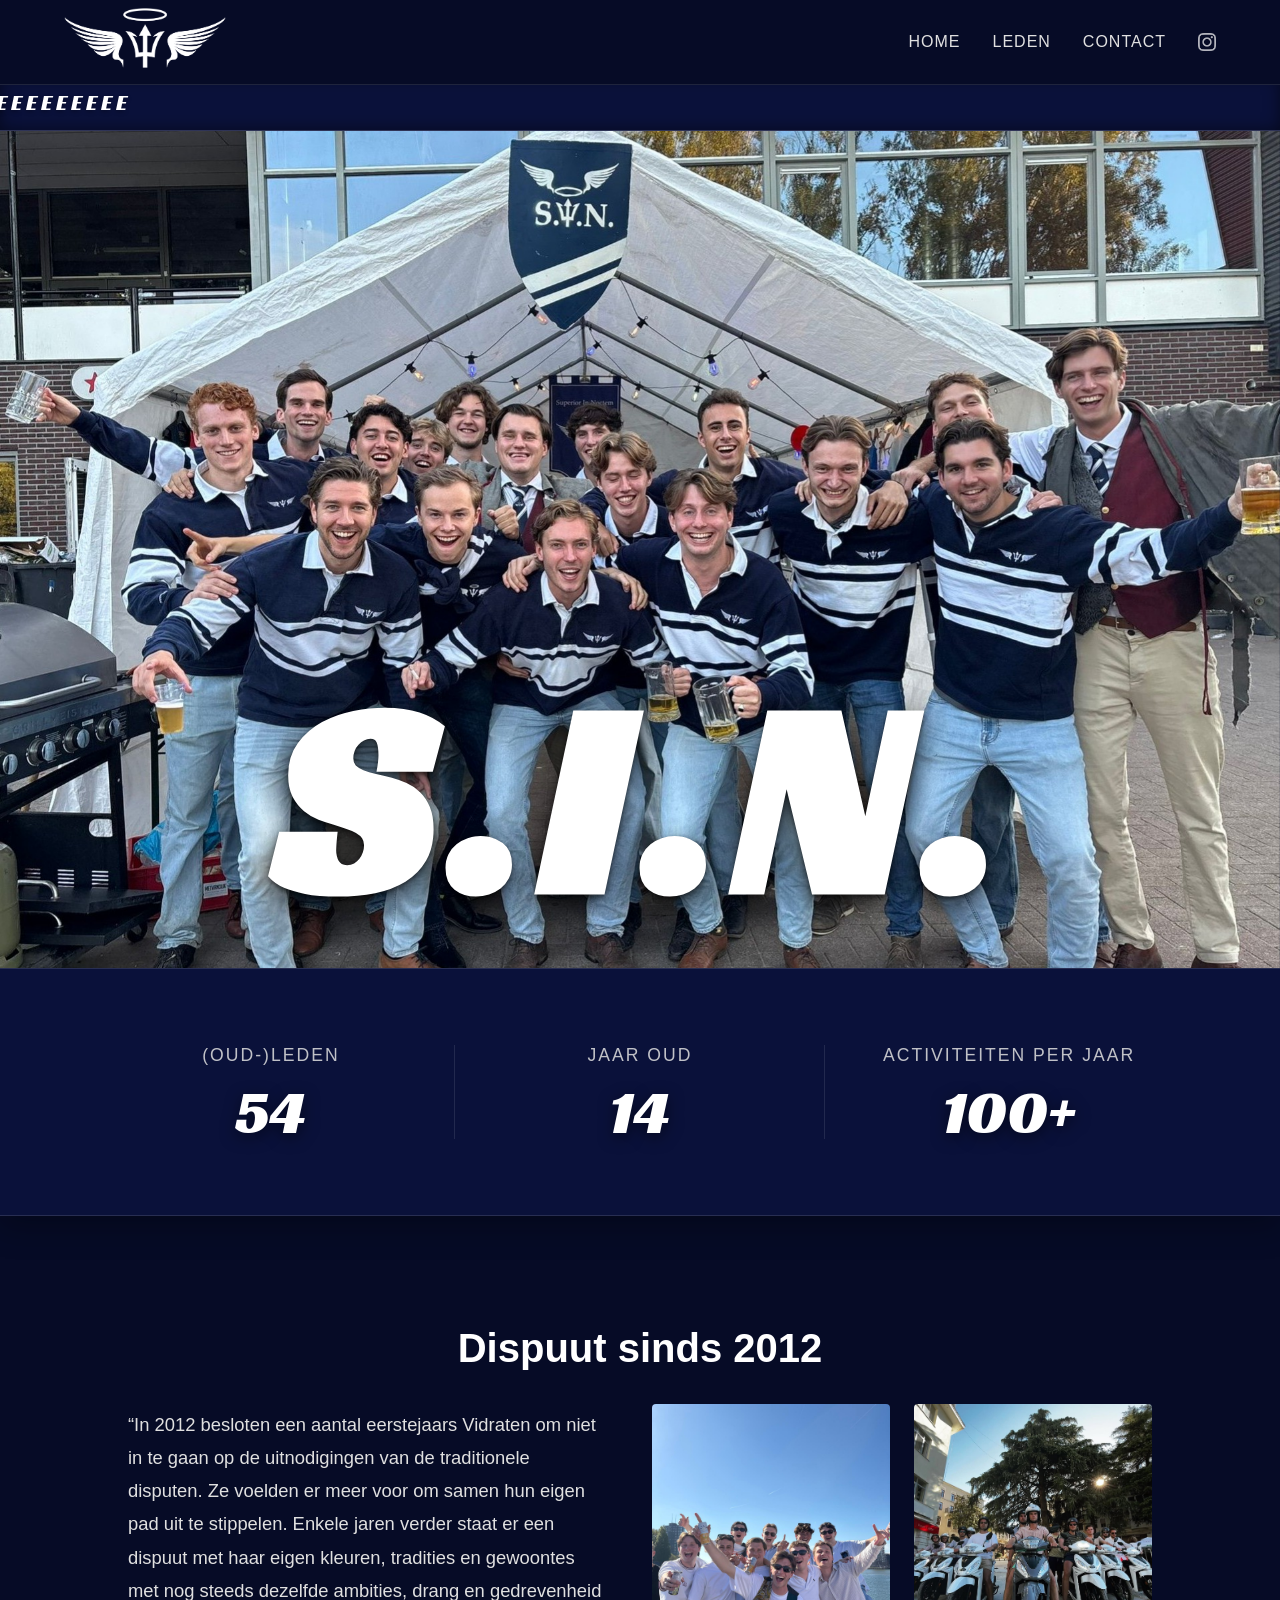
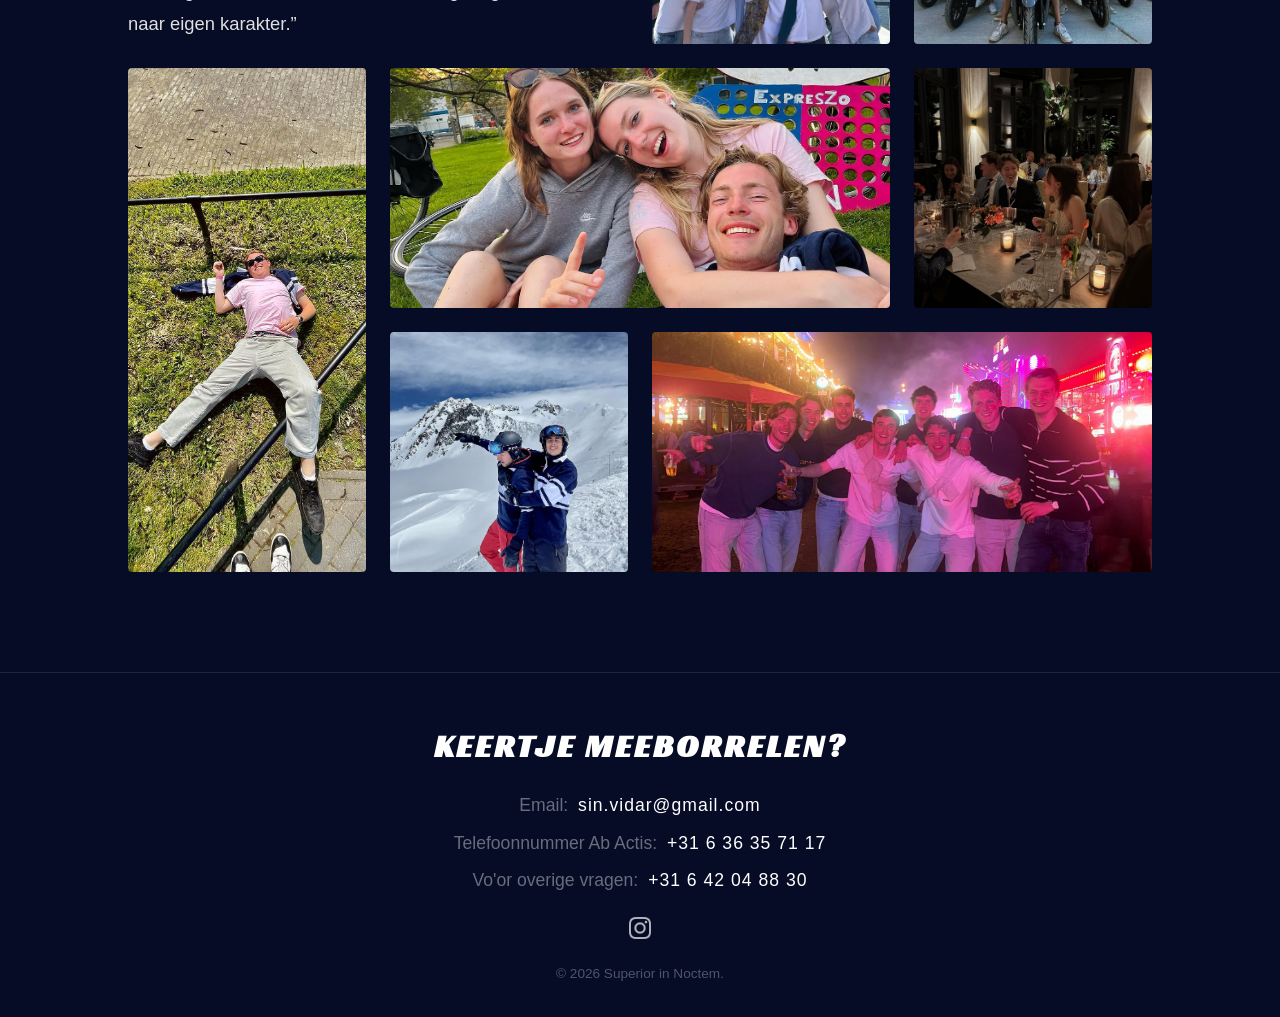
==== commit a73b9446: "Add files via upload" ====
--- a/index.html
+++ b/index.html
@@ -15,7 +15,7 @@
 
     <nav class="navbar">
         <div class="logo">
-            <img src="Wapen_S.I.N..png" alt="Logo Superior in Noctem" class="logo-img">
+            <img src="/assets/overig/Wapen_S.I.N..png" alt="Logo S.I.N." class="logo-img">
         </div>
         <ul class="nav-links">
             <li><a href="index.html#home">Home</a></li>
@@ -23,7 +23,7 @@
             <li><a href="index.html#contact">Contact</a></li>
             <li>
                 <a href="https://www.instagram.com/superiorinnoctem/" target="_blank" class="nav-insta-icon" aria-label="Instagram">
-                    <img src="Instagram.png" alt="Instagram">
+                    <img src="/assets/overig/Instagram.png" alt="Instagram">
                 </a>
             </li>
         </ul>
@@ -34,7 +34,7 @@
     </div>
 
     <header id="home" class="hero-image">
-        <img src="Disputenronde.jpeg" alt="Singala" class="hero-img">
+        <img src="/assets/home/Disputenronde.jpeg" alt="Singala" class="hero-img">
         <h1 class="hero-titel">S.I.N.</h1>
     </header>
 
@@ -64,13 +64,13 @@
                 <p id="over-tekst-el">“In 2012 besloten een aantal eerstejaars Vidraten om niet in te gaan op de uitnodigingen van de traditionele disputen. Ze voelden er meer voor om samen hun eigen pad uit te stippelen. Enkele jaren verder staat er een dispuut met haar eigen kleuren, tradities en gewoontes met nog steeds dezelfde ambities, drang en gedrevenheid naar eigen karakter.”</p>
             </div>
 
-            <img src="Buitendag.jpeg" alt="Dispuutsleven S.I.N." class="collage-item img-normaal">
-            <img src="sinvakantie.jpg" alt="Dispuutsleven S.I.N." class="collage-item img-normaal">
-            <img src="Kas_gesneuveld.jpg" alt="Dispuutsleven S.I.N." class="collage-item img-hoog">
-            <img src="Zopie_mdm.jpg" alt="Dispuutsleven S.I.N." class="collage-item img-breed">
-            <img src="Datediner_26.jpg" alt="Dispuutsleven S.I.N." class="collage-item img-normaal">
-            <img src="skivakantie.jpg" alt="Dispuutsleven S.I.N." class="collage-item img-normaal">
-            <img src="Paaspop23.jpeg" alt="Dispuutsleven S.I.N." class="collage-item img-breed">
+            <img src="/assets/home/Buitendag.jpeg" alt="Dispuutsleven S.I.N." class="collage-item img-normaal">
+            <img src="/assets/home/sinvakantie.jpg" alt="Dispuutsleven S.I.N." class="collage-item img-normaal">
+            <img src="/assets/home/Kas_gesneuveld.jpg" alt="Dispuutsleven S.I.N." class="collage-item img-hoog">
+            <img src="/assets/home/Zopie_mdm.jpg" alt="Dispuutsleven S.I.N." class="collage-item img-breed">
+            <img src="/assets/home/Datediner_26.jpg" alt="Dispuutsleven S.I.N." class="collage-item img-normaal">
+            <img src="/assets/home/skivakantie.jpg" alt="Dispuutsleven S.I.N." class="collage-item img-normaal">
+            <img src="/assets/home/Paaspop23.jpeg" alt="Dispuutsleven S.I.N." class="collage-item img-breed">
         </div>
     </section>
 
@@ -192,7 +192,7 @@
         
         <div class="insta-container">
             <a href="https://www.instagram.com/superiorinnoctem/" target="_blank" class="insta-link" aria-label="Volg ons op Instagram">
-                <img src="Instagram.png" alt="Instagram">
+                <img src="/assets/overig/Instagram.png" alt="Instagram">
             </a>
         </div>
 
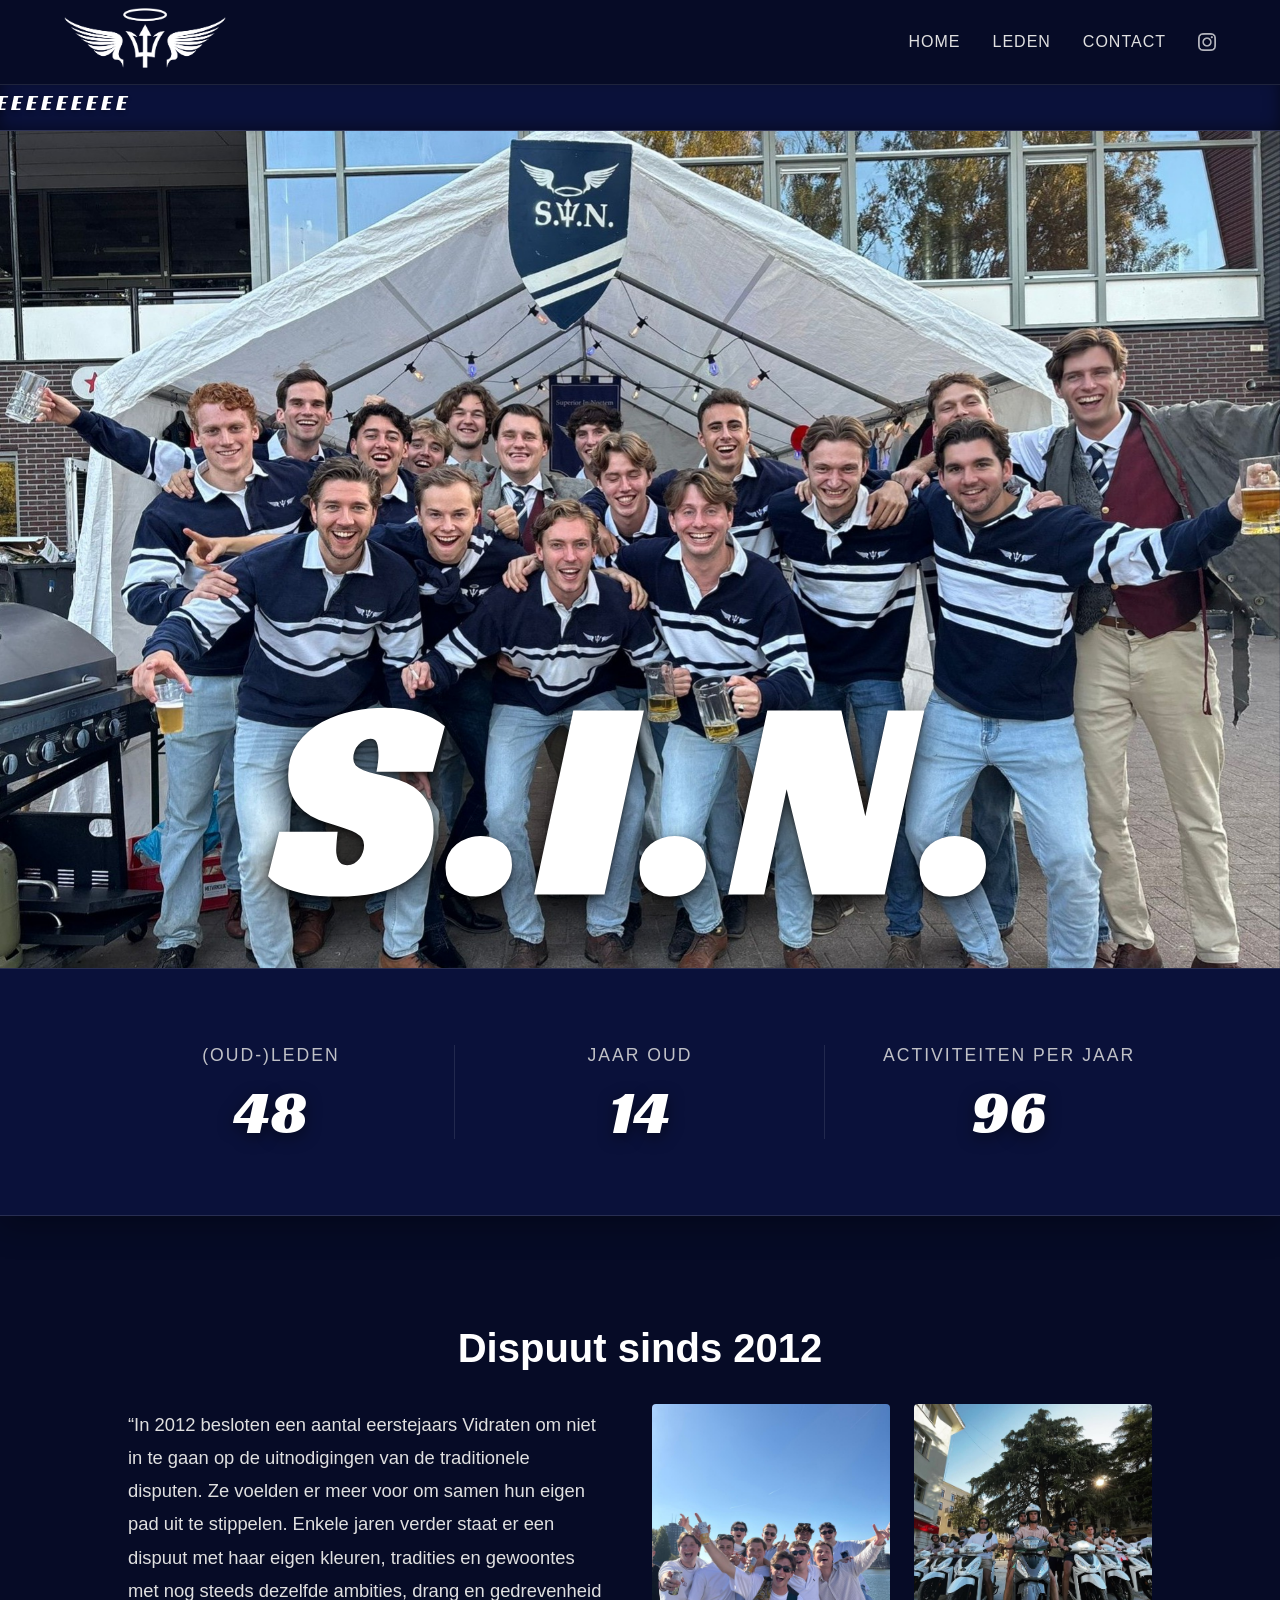
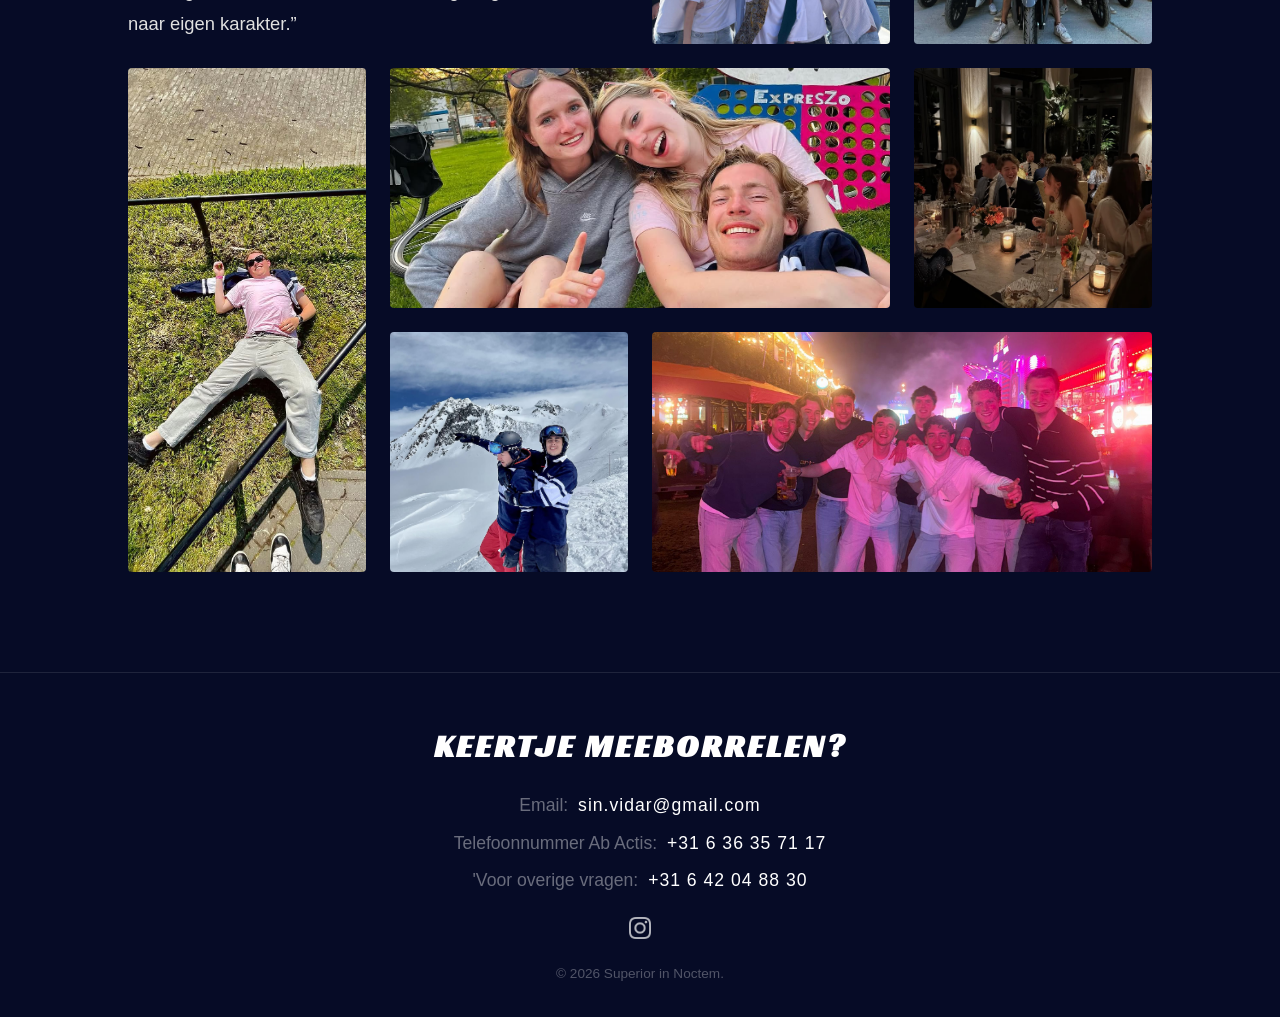
==== commit 6cf06afc: "Lichting 13 toegevoegd" ====
--- a/index.html
+++ b/index.html
@@ -187,7 +187,7 @@
         <div class="contact-details">
             <p><span class="contact-label">Email:</span> <a href="mailto:sin.vidar@gmail.com" class="contact-link">sin.vidar@gmail.com</a></p>
             <p><span class="contact-label">Telefoonnummer Ab Actis:</span> <a href="tel:+31636357117" class="contact-link">+31 6 36 35 71 17</a></p>
-            <p><span class="contact-label">Vo'or overige vragen:</span> <a href="tel:+31642048830" class="contact-link">+31 6 42 04 88 30</a></p>
+            <p><span class="contact-label">'Voor overige vragen:</span> <a href="tel:+31642048830" class="contact-link">+31 6 42 04 88 30</a></p>
         </div>
         
         <div class="insta-container">
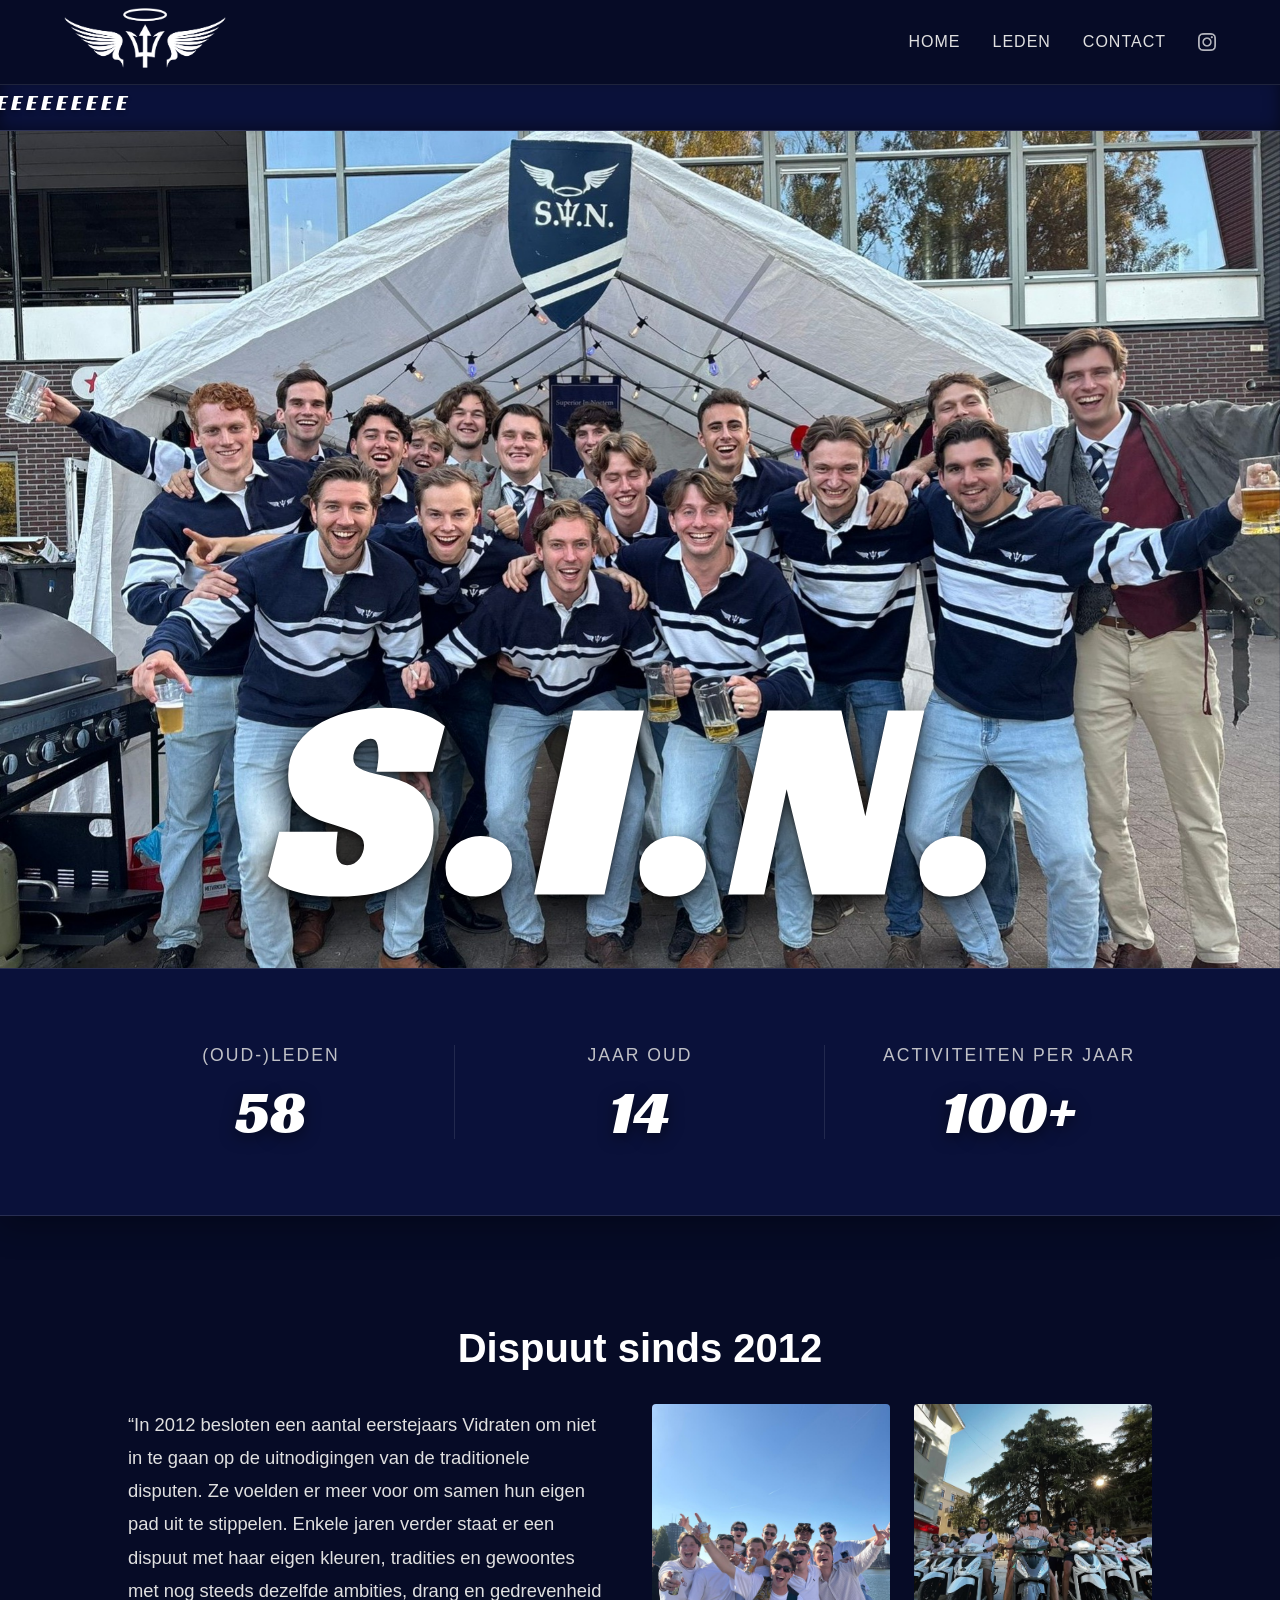
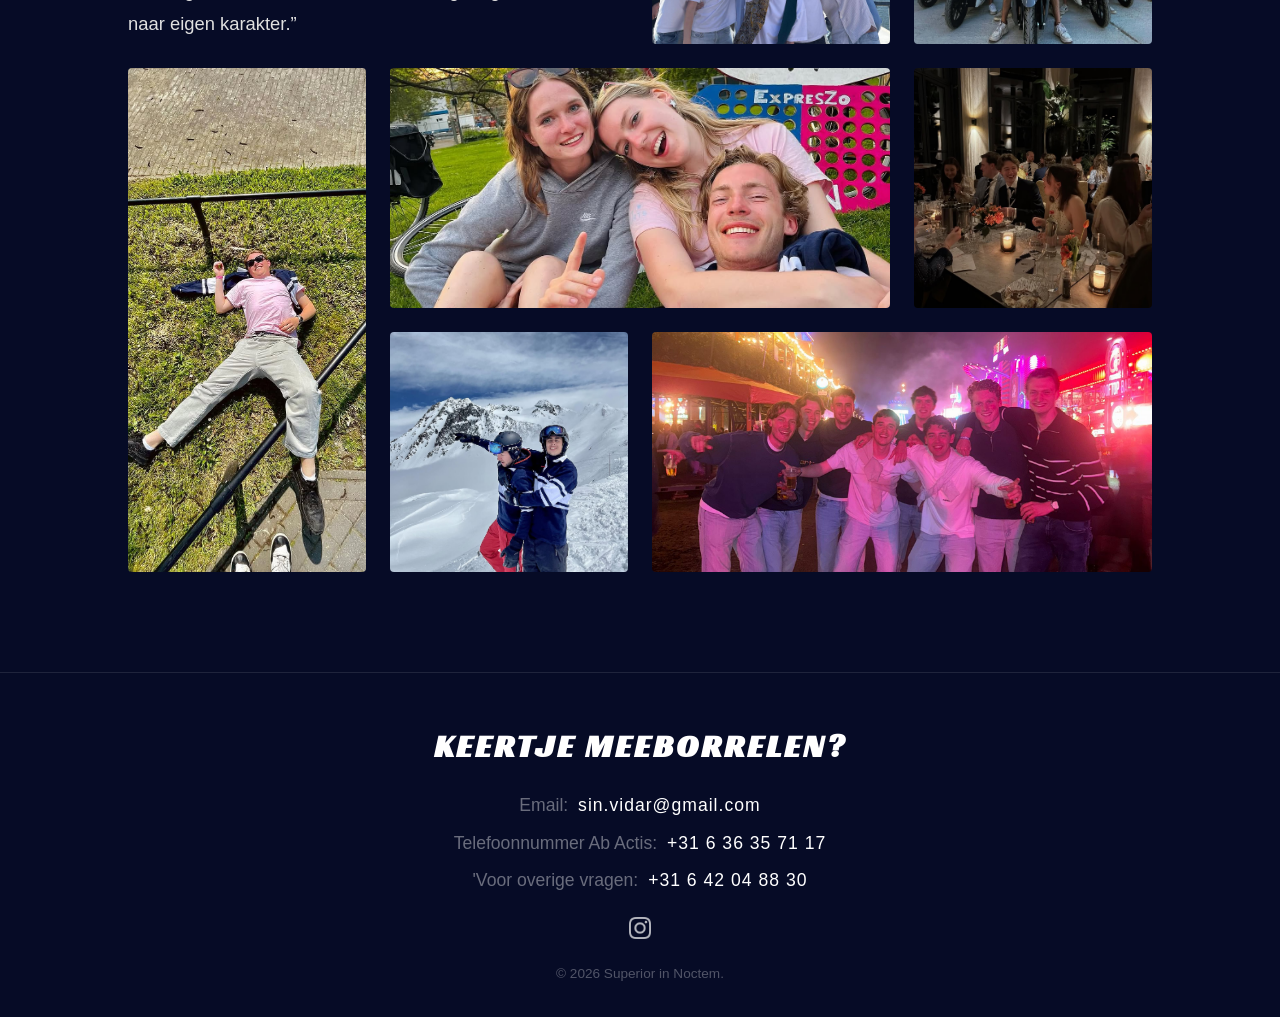
==== commit f4190b72: "CSS link hersteld" ====
--- a/index.html
+++ b/index.html
@@ -9,7 +9,7 @@
     <link rel="preconnect" href="https://fonts.gstatic.com" crossorigin>
     <link href="https://fonts.googleapis.com/css2?family=Racing+Sans+One&display=swap" rel="stylesheet">
 
-    <link rel="stylesheet" href="style.css">
+    <link rel="stylesheet" href="./style.css">
 </head>
 <body>
 
